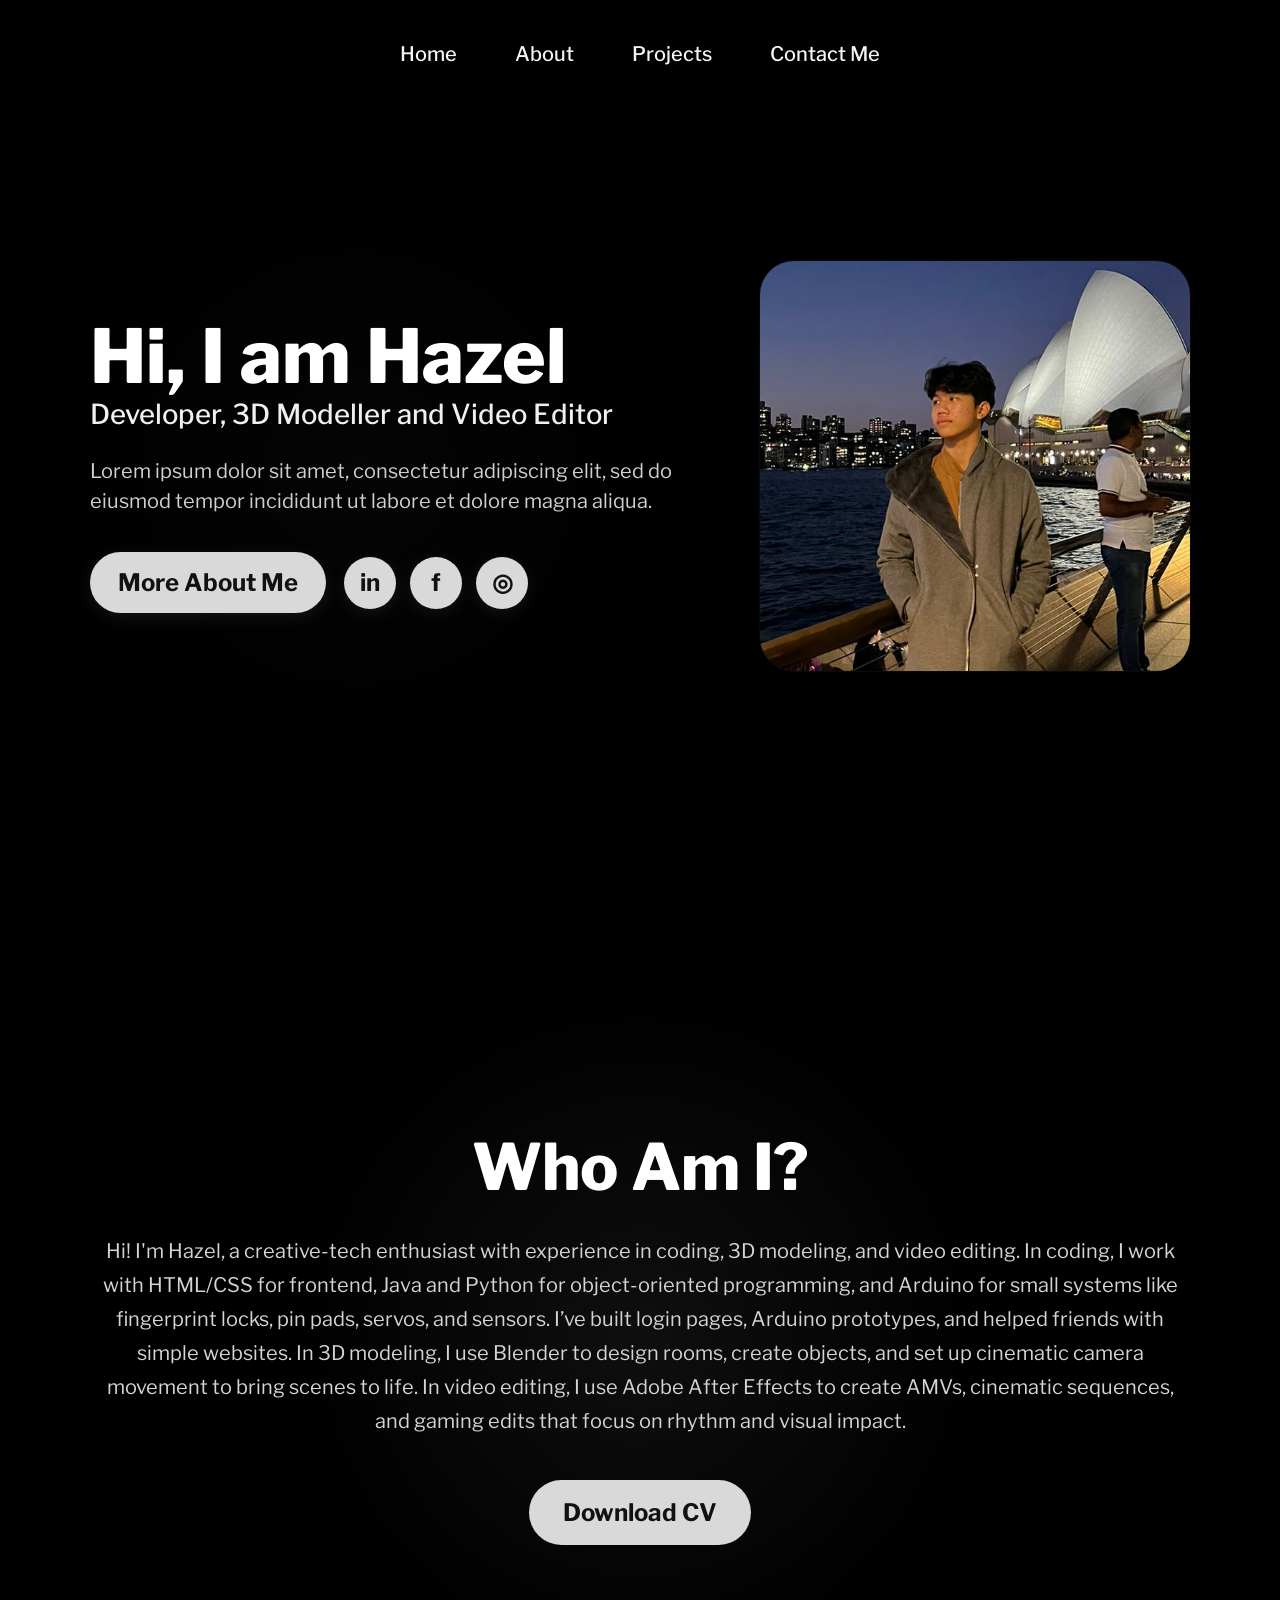
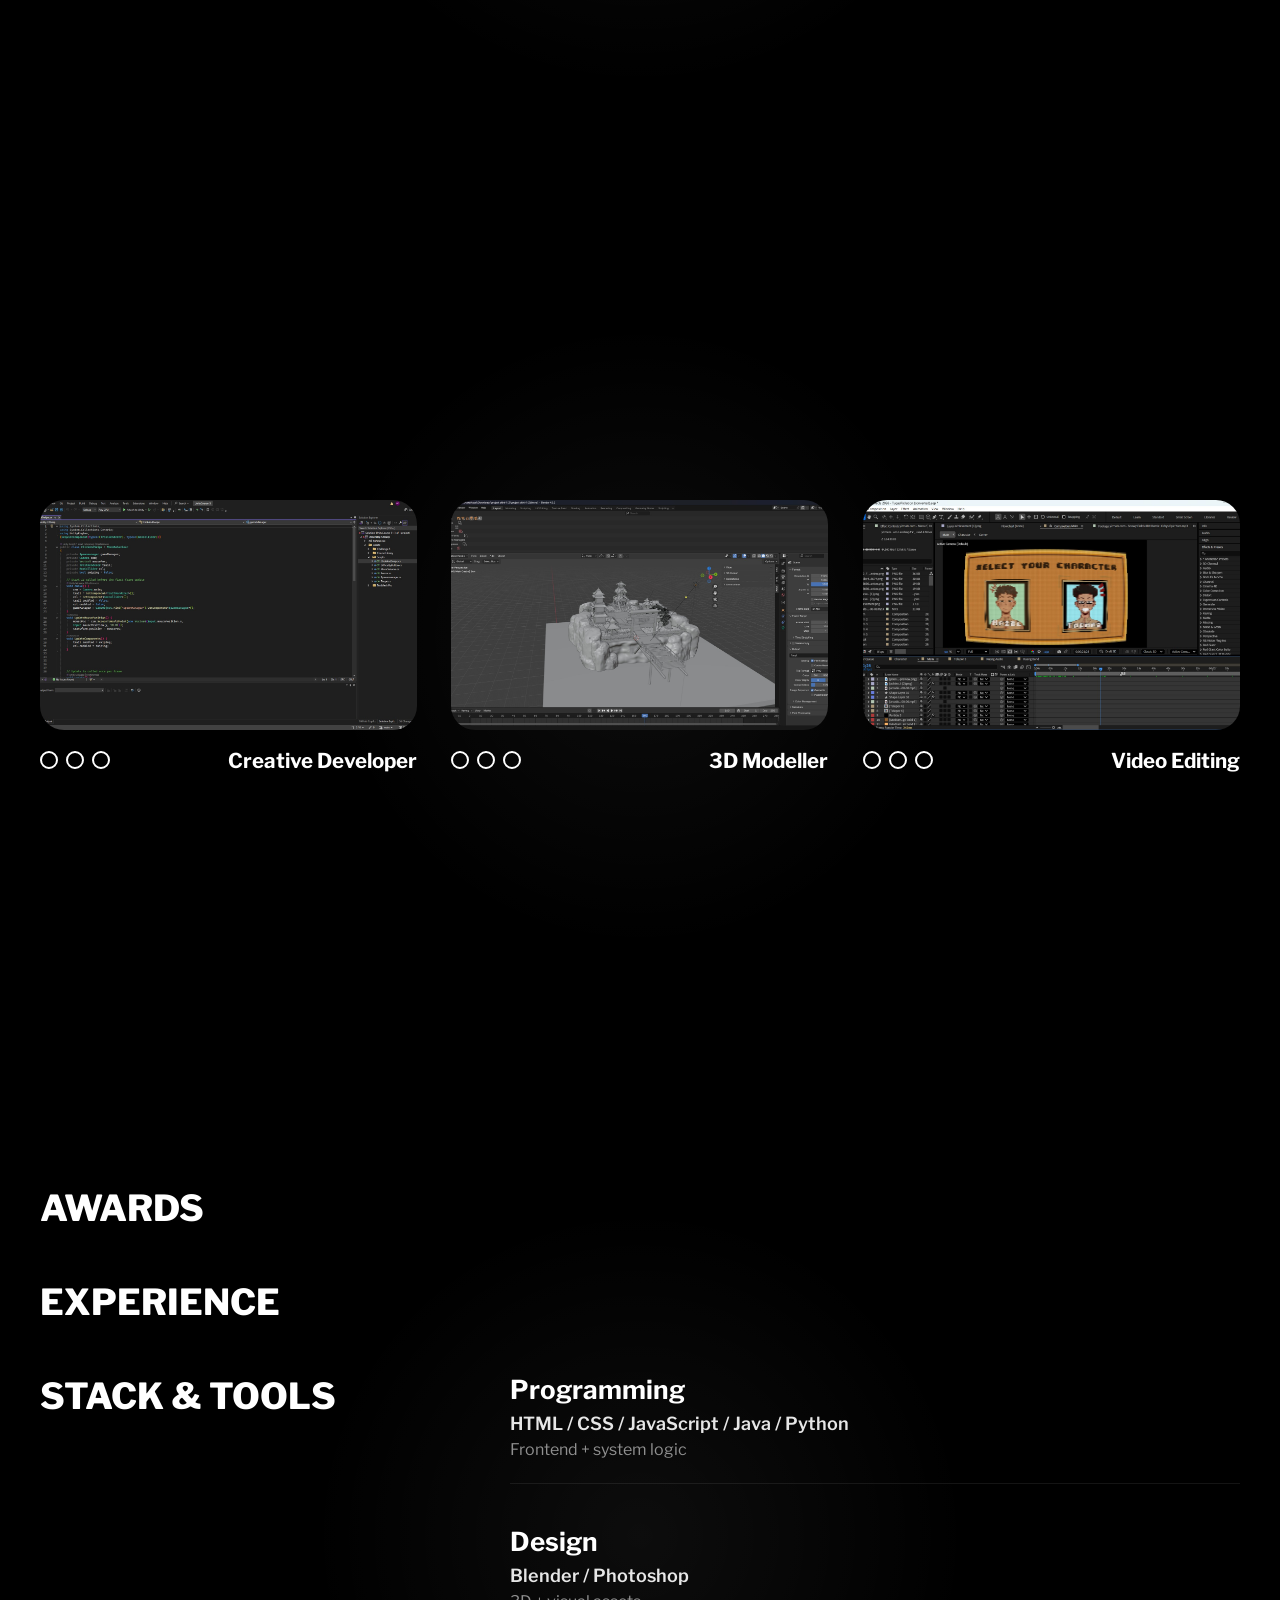
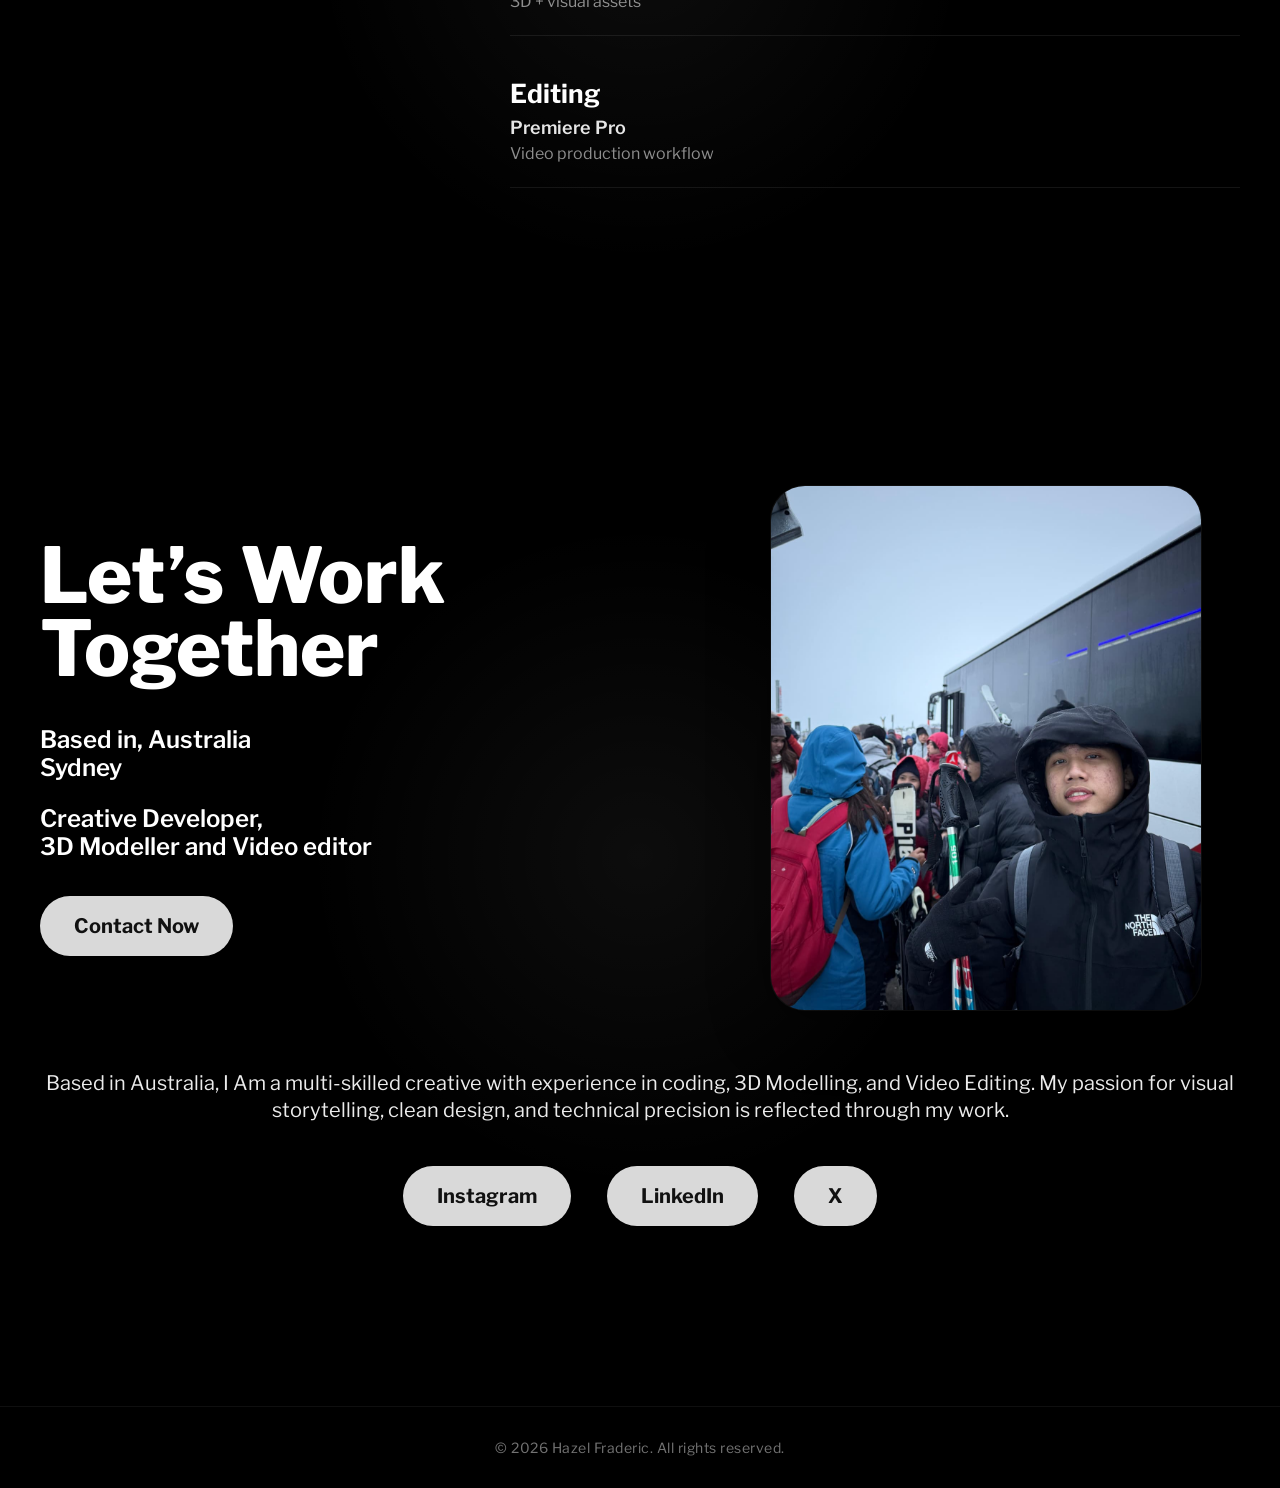
==== index.html @ b15feb6a "update porto" ====
<!DOCTYPE html>
<html lang="en">

<head>
    <meta charset="UTF-8" />
    <meta name="viewport" content="width=device-width, initial-scale=1.0" />

    <link rel="preconnect" href="https://fonts.googleapis.com">
    <link rel="preconnect" href="https://fonts.gstatic.com" crossorigin>
    <link href="https://fonts.googleapis.com/css2?family=Libre+Franklin:ital,wght@0,100..900;1,100..900&display=swap"
        rel="stylesheet">

    <title>Hazel Portfolio</title>
    <link rel="stylesheet" href="style.css" />
</head>

<body>
    <video autoplay muted loop playsinline class="bg-video">
        <source src="Sources/Vid3.mp4" type="video/mp4">
    </video>

    <div class="intro-screen" id="intro">
        <div class="intro-icons">
            <img src="Sources/aftereffect.png" alt="After Effects" class="intro-logo">
            <img src="Sources/vscode.png" alt="VS Code" class="intro-logo">
            <img src="Sources/blender.png" alt="Blender" class="intro-logo">
            <img src="Sources/Unity.png" alt="Unity" class="intro-logo">
        </div>
    </div>

    <div class="page-content">
        <div class="page-glow"></div>

        <button class="floating-menu-btn" id="floatingMenuBtn" aria-label="Open menu">
            <span></span>
            <span></span>
        </button>

        <div class="menu-overlay" id="menuOverlay">
            <div class="menu-top">
                <button class="menu-close" id="menuClose" aria-label="Close menu">✕</button>
                <a href="#contact" class="menu-contact-btn">CONTACT NOW</a>
            </div>

            <div class="menu-center">
                <a href="#home" class="menu-link">HOME</a>
                <a href="#about" class="menu-link">ABOUT</a>
                <a href="#projects" class="menu-link">PROJECTS</a>
                <a href="#contact" class="menu-link">CONTACT</a>
            </div>

            <div class="menu-bottom">
                <div class="menu-socials">
                    <a href="#">INSTAGRAM ↗</a>
                    <a href="#">DRIBBBLE ↗</a>
                    <a href="#">TWITTER ↗</a>
                </div>
            </div>
        </div>

        <header class="navbar home-animate nav-anim" id="mainNavbar">
            <nav>
                <ul class="nav-links">
                    <li><a href="#home">Home</a></li>
                    <li><a href="#about">About</a></li>
                    <li><a href="#projects">Projects</a></li>
                    <li><a href="#contact">Contact Me</a></li>
                </ul>
            </nav>
        </header>

        <main class="hero" id="home">
            <section class="hero-text home-animate text-anim reveal-left delay-2">
                <h1>
                    <span class="hero-prefix">Hi, I am </span>
                    <span class="hero-name">Hazel</span>
                </h1>

                <h2>Developer, 3D Modeller and Video Editor</h2>

                <p>
                    Lorem ipsum dolor sit amet, consectetur adipiscing elit,
                    sed do eiusmod tempor incididunt ut labore et dolore
                    magna aliqua.
                </p>

                <div class="hero-actions home-animate actions-anim reveal delay-3">
                    <a href="#about" class="btn">More About Me</a>

                    <div class="socials">
                        <a href="https://www.linkedin.com/in/benedictus-fraderic-a79218322/?lipi=urn%3Ali%3Apage%3Ad_flagship3_profile_view_base_contact_details%3BY%2BCHftOJTz6oZnzvVooa%2Fg%3D%3D"
                            aria-label="LinkedIn">in</a>
                        <a href="#" aria-label="Facebook">f</a>
                        <a href="#" aria-label="Instagram">◎</a>
                    </div>
                </div>
            </section>

            <section class="hero-image home-animate image-anim reveal-right delay-4">
                <div class="image-card">
                    <img src="Sources/Opera.jpeg" alt="Hazel portrait" />
                </div>
            </section>
        </main>

        <!-- page 2 -->
        <section class="about-section reveal" id="about">
            <div class="about-content reveal delay-1">
                <h2 class="reveal delay-2">Who Am I?</h2>

                <p class="reveal delay-3">
                    Hi! I'm Hazel, a creative-tech enthusiast with experience in coding, 3D modeling, and video editing.
                    In coding, I work with HTML/CSS for frontend, Java and Python for object-oriented programming,
                    and Arduino for small systems like fingerprint locks, pin pads, servos, and sensors.
                    I’ve built login pages, Arduino prototypes, and helped friends with simple websites.
                    In 3D modeling, I use Blender to design rooms, create objects, and set up cinematic camera movement
                    to bring scenes to life. In video editing, I use Adobe After Effects to create AMVs,
                    cinematic sequences, and gaming edits that focus on rhythm and visual impact.
                </p>

                <a href="Sources/Hazel_CV.pdf" class="about-btn reveal delay-4" download>Download CV</a>
            </div>
        </section>

        <!-- page 3 -->
        <section class="projects-section reveal" id="projects">
            <div class="projects-inner">
                <div class="project-card reveal-left delay-1">
                    <a href="coder.html" class="project-image-link">
                        <div class="project-image">
                            <img src="Sources/CodingCover.jpeg" alt="Creative Developer Project">
                        </div>
                    </a>

                    <div class="project-meta">
                        <div class="project-dots dots-1">
                            <span></span>
                            <span></span>
                            <span></span>
                        </div>

                        <div class="project-info">
                            <h3>Creative Developer</h3>
                        </div>
                    </div>
                </div>

                <div class="project-card reveal delay-2">
                    <a href="3d.html" class="project-image-link">
                        <div class="project-image">
                            <img src="Sources/3dCover.jpeg" alt="3D Modeller Project">
                        </div>
                    </a>

                    <div class="project-meta">
                        <div class="project-dots dots-2">
                            <span></span>
                            <span></span>
                            <span></span>
                        </div>

                        <div class="project-info">
                            <h3>3D Modeller</h3>
                        </div>
                    </div>
                </div>

                <div class="project-card reveal-right delay-3">
                    <a href="editor.html" class="project-image-link">
                        <div class="project-image">
                            <img src="Sources/videoCover.jpeg" alt="Video Editing Project">
                        </div>
                    </a>

                    <div class="project-meta">
                        <div class="project-dots dots-3">
                            <span></span>
                            <span></span>
                            <span></span>
                        </div>

                        <div class="project-info">
                            <h3>Video Editing</h3>
                        </div>
                    </div>
                </div>
            </div>
        </section>

        <!-- page 4 -->
        <section class="more-about-section reveal" id="more-about">
            <div class="about-grid">
                <div class="about-label reveal-left delay-1">
                    <h2>AWARDS</h2>
                </div>

                <div class="about-list reveal-right delay-2">
                    <!-- <div class="about-item">
                        <h3>Creative Achievement</h3>
                        <p>2025</p>
                        <span>Recognized for digital creative exploration</span>
                    </div>

                    <div class="about-item">
                        <h3>Design Recognition</h3>
                        <p>2024</p>
                        <span>Selected project showcase</span>
                    </div>

                    <div class="about-item">
                        <h3>Personal Project Highlight</h3>
                        <p>2023</p>
                        <span>Independent development work</span>
                    </div> -->
                </div>

                <div class="about-label reveal-left delay-1">
                    <h2>EXPERIENCE</h2>
                </div>

                <div class="about-list reveal-right delay-2">
                    <!-- <div class="about-item">
                        <h3>Creative Developer</h3>
                        <p>Frontend / Java / Arduino</p>
                        <span>Website and interactive systems</span>
                    </div>

                    <div class="about-item">
                        <h3>3D Modeller</h3>
                        <p>Blender</p>
                        <span>Environment and object design</span>
                    </div>

                    <div class="about-item">
                        <h3>Video Editor</h3>
                        <p>Premiere Pro</p>
                        <span>AMV, cinematic, visual edits</span>
                    </div> -->
                </div>

                <div class="about-label reveal-left delay-1">
                    <h2>STACK & TOOLS</h2>
                </div>

                <div class="about-list reveal-right delay-2">
                    <div class="about-item">
                        <h3>Programming</h3>
                        <p>HTML / CSS / JavaScript / Java / Python</p>
                        <span>Frontend + system logic</span>
                    </div>

                    <div class="about-item">
                        <h3>Design</h3>
                        <p>Blender / Photoshop</p>
                        <span>3D + visual assets</span>
                    </div>

                    <div class="about-item">
                        <h3>Editing</h3>
                        <p>Premiere Pro</p>
                        <span>Video production workflow</span>
                    </div>
                </div>
            </div>
        </section>

        <!-- page 5 -->
        <section class="contact-section reveal" id="contact">
            <div class="contact-inner">
                <div class="contact-left reveal-left delay-1">
                    <h2>Let’s Work<br>Together</h2>

                    <div class="contact-meta">
                        <p>Based in, Australia<br>Sydney</p>

                        <p>
                            Creative Developer,<br>
                            3D Modeller and Video editor
                        </p>
                    </div>

                    <a href="#" class="contact-main-btn">Contact Now</a>
                </div>

                <div class="contact-right reveal-right delay-2">
                    <div class="contact-image-card">
                        <img src="Sources/Salju.jpeg" alt="Hazel portrait">
                    </div>
                </div>
            </div>

            <div class="contact-bottom reveal delay-3">
                <p>
                    Based in Australia, I Am a multi-skilled creative with experience in coding, 3D Modelling,
                    and Video Editing. My passion for visual storytelling, clean design, and technical precision
                    is reflected through my work.
                </p>

                <div class="contact-social-buttons">
                    <a href="#">Instagram</a>
                    <a href="#">LinkedIn</a>
                    <a href="#">X</a>
                </div>
            </div>
        </section>
    </div>

    <script src="script.js"></script>
</body>
<footer class="site-footer">
    <p>© 2026 Hazel Fraderic. All rights reserved.</p>
</footer>

</html>
---- style.css ----
* {
    margin: 0;
    padding: 0;
    box-sizing: border-box;
}

html {
    scroll-behavior: smooth;
}

.bg-video {
    position: fixed;
    inset: 0;
    width: 100%;
    height: 100%;
    object-fit: cover;
    z-index: -2;
}

body::before {
    content: "";
    position: fixed;
    inset: 0;
    background: rgba(0, 0, 0, 0.45);
    z-index: -1;
}

body {
    min-height: 100vh;
    font-family: "Libre Franklin", sans-serif;
    background: black;
    color: #fff;
    overflow-x: hidden;
}

.page-glow {
    position: fixed;
    inset: 0;
    pointer-events: none;
    background:
        radial-gradient(circle at 70% 48%, rgba(72, 92, 170, 0.12), transparent 18%),
        radial-gradient(circle at 28% 52%, rgba(255, 255, 255, 0.02), transparent 30%);
    z-index: 0;
}

.navbar {
    width: 100%;
    display: flex;
    justify-content: center;
    padding-top: 32px;
    position: relative;
    z-index: 2;
    transition: opacity 0.28s ease, transform 0.28s ease;
}

.navbar.nav-hidden {
    opacity: 0;
    pointer-events: none;
    transform: translateY(-20px);
}

.nav-links {
    list-style: none;
    display: flex;
    gap: 22px;
    align-items: center;
    flex-wrap: wrap;
    justify-content: center;
}

.nav-links a {
    position: relative;
    display: inline-flex;
    align-items: center;
    justify-content: center;
    text-decoration: none;
    color: #f5f5f5;
    font-size: 20px;
    font-weight: 500;
    padding: 10px 18px;
    border-radius: 999px;
    overflow: hidden;
    transition:
        transform 0.28s ease,
        color 0.28s ease;
    z-index: 1;
}

.nav-links a::before {
    content: "";
    position: absolute;
    left: 0;
    bottom: 0;
    width: 100%;
    height: 0%;
    background-color: #d9d9d9;
    border-radius: 999px;
    transition: height 0.35s ease;
    z-index: -1;
}

.nav-links a:hover {
    color: #111;
    transform: scale(1.08);
}

.nav-links a:hover::before {
    height: 100%;
}

.hero {
    min-height: calc(100vh - 90px);
    max-width: 1520px;
    margin: 0 auto;
    padding: 40px 90px 70px;
    display: flex;
    align-items: center;
    justify-content: space-between;
    gap: 80px;
    position: relative;
    z-index: 2;
}

.hero-text {
    flex: 1 1 58%;
    min-width: 0;
    max-width: 860px;
}

.hero-text h1 {
    font-size: clamp(56px, 5.8vw, 92px);
    font-weight: 800;
    line-height: 1.02;
    margin-bottom: 4px;
}

.hero-text h2 {
    font-size: clamp(24px, 2.15vw, 48px);
    font-weight: 500;
    line-height: 1.15;
    margin-bottom: 26px;
    color: #f0f0f0;
    max-width: 100%;
}

.hero-text p {
    font-size: clamp(20px, 1.45vw, 30px);
    line-height: 1.5;
    max-width: 780px;
    color: #d0d0d0;
    margin-bottom: 36px;
}

.hero-actions {
    display: flex;
    align-items: center;
    gap: 18px;
    flex-wrap: wrap;
}

.btn {
    display: inline-flex;
    align-items: center;
    justify-content: center;
    padding: 16px 28px;
    border-radius: 999px;
    background: #d9d9d9;
    color: #111;
    text-decoration: none;
    font-size: 24px;
    font-weight: 700;
    box-shadow: 0 4px 18px rgba(255, 255, 255, 0.08);
}

.socials {
    display: flex;
    gap: 14px;
}

.socials a {
    width: 52px;
    height: 52px;
    border-radius: 50%;
    display: flex;
    align-items: center;
    justify-content: center;
    background: #d9d9d9;
    color: #111;
    text-decoration: none;
    font-size: 24px;
    font-weight: 700;
    box-shadow: 0 4px 18px rgba(255, 255, 255, 0.08);
}

.hero-image {
    flex: 0 0 430px;
    display: flex;
    justify-content: flex-end;
}

.image-card {
    width: 100%;
    max-width: 430px;
    aspect-ratio: 1.05 / 1;
    border-radius: 34px;
    overflow: hidden;
    background: #111;
    box-shadow:
        0 0 0 1px rgba(255, 255, 255, 0.04),
        0 20px 60px rgba(0, 0, 0, 0.45);
}

.image-card img {
    width: 100%;
    height: 100%;
    object-fit: cover;
    object-position: center 60%;
    transform: scale(2);
    display: block;
}

/* INTRO */
.intro-screen {
    position: fixed;
    inset: 0;
    background: #000;
    display: flex;
    align-items: center;
    justify-content: center;
    z-index: 9999;
    animation: introFadeOut 0.8s ease 2.4s forwards;
}

.intro-icons {
    display: flex;
    align-items: center;
    justify-content: center;
    gap: 28px;
    flex-wrap: wrap;
    padding: 24px;
}

.intro-logo {
    width: 78px;
    height: 78px;
    object-fit: contain;
    opacity: 0;
    transform: translateY(18px) scale(0.9);
    animation: iconIn 0.55s ease forwards;
}

.intro-logo:nth-child(1) {
    animation-delay: 0.2s;
}

.intro-logo:nth-child(2) {
    animation-delay: 0.45s;
}

.intro-logo:nth-child(3) {
    animation-delay: 0.7s;
}

.intro-logo:nth-child(4) {
    animation-delay: 0.95s;
}

.page-content {
    opacity: 1;
}

.hero-prefix {
    opacity: 0;
    animation: showPrefix 0.45s ease 2.7s forwards;
}

.hero-name {
    opacity: 0;
    animation: showHazel 0.45s ease 3.05s forwards;
}

/* floating menu button */
.floating-menu-btn {
    position: fixed;
    top: 28px;
    right: 32px;
    width: 64px;
    height: 64px;
    border: none;
    border-radius: 18px;
    background: rgba(15, 15, 15, 0.92);
    display: flex;
    flex-direction: column;
    align-items: center;
    justify-content: center;
    gap: 7px;
    cursor: pointer;
    z-index: 10001;
    opacity: 0;
    pointer-events: none;
    transform: translateY(-12px) scale(0.92);
    transition:
        opacity 0.28s ease,
        transform 0.28s ease,
        background-color 0.28s ease;
}

.floating-menu-btn span {
    width: 22px;
    height: 2px;
    background: #fff;
    border-radius: 999px;
    display: block;
}

.floating-menu-btn.show {
    opacity: 1;
    pointer-events: auto;
    transform: translateY(0) scale(1);
}

.floating-menu-btn:hover {
    transform: translateY(0) scale(1.06);
    background: rgba(32, 32, 32, 0.95);
}

.floating-menu-btn.show.hide {
    opacity: 0 !important;
    pointer-events: none !important;
    transform: translateY(-12px) scale(0.92) !important;
}

/* fullscreen menu overlay */
.menu-overlay {
    position: fixed;
    inset: 0;
    background: rgba(0, 0, 0, 0.96);
    z-index: 10000;
    opacity: 0;
    visibility: hidden;
    pointer-events: none;
    transition: opacity 0.35s ease, visibility 0.35s ease;
    display: flex;
    flex-direction: column;
    justify-content: space-between;
    padding: 26px 22px 22px;
}

.menu-overlay.open {
    opacity: 1;
    visibility: visible;
    pointer-events: auto;
}

.menu-top {
    position: relative;
    display: flex;
    justify-content: flex-end;
    align-items: center;
    min-height: 60px;
}

.menu-bottom {
  display: flex;
  justify-content: center;
  align-items: center;
}

.menu-copy,
.menu-socials a,
.menu-contact-btn {
    font-size: 14px;
    font-weight: 700;
    color: #fff;
    text-decoration: none;
}

.menu-contact-btn {
    display: inline-flex;
    align-items: center;
    justify-content: center;
    padding: 14px 28px;
    border-radius: 999px;
    border: 2px solid #fff;
}

.menu-close {
    position: absolute;
    left: 50%;
    top: 50%;
    width: 54px;
    height: 54px;
    border: none;
    border-radius: 50%;
    background: rgba(255, 255, 255, 0.06);
    color: #fff;
    font-size: 28px;
    cursor: pointer;
    transform: translate(-50%, -50%);
    transition:
        background-color 0.28s ease,
        transform 0.28s ease,
        color 0.28s ease;
}

.menu-close:hover {
    background: rgba(255, 0, 0, 0.18);
    color: #ff4d4d;
    transform: translate(-50%, -50%) scale(1.12);
}

.menu-center {
    flex: 1;
    display: flex;
    flex-direction: column;
    align-items: center;
    justify-content: center;
    gap: 0;
}

.menu-link {
    text-decoration: none;
    color: #f5f5f5;
    font-weight: 800;
    font-size: clamp(52px, 8vw, 118px);
    line-height: 0.92;
    letter-spacing: -0.03em;
    transition: color 0.25s ease, transform 0.25s ease;
}

.menu-link:hover {
    color: #8e8e8e;
    transform: scale(1.02);
}

.menu-link.active {
    color: #7c7c7c;
}

.menu-socials {
  display: flex;
  gap: 34px;
  justify-content: center;
  align-items: center;
}

body.menu-open {
    overflow: hidden;
}

.about-section {
    min-height: 100vh;
    display: flex;
    align-items: center;
    justify-content: center;
    padding: 100px 40px;
    position: relative;
    z-index: 2;
}

.about-section::before {
    content: "";
    position: absolute;
    inset: 0;
    background: radial-gradient(circle at center, rgba(255, 255, 255, 0.06), transparent 45%);
    z-index: -1;
}

.about-content {
    max-width: 1100px;
    text-align: center;
}

.about-content h2 {
    font-size: clamp(56px, 5vw, 92px);
    font-weight: 800;
    margin-bottom: 28px;
}

.about-content p {
    font-size: clamp(20px, 1.5vw, 30px);
    line-height: 1.7;
    color: #d4d4d4;
    margin-bottom: 42px;
}

.about-btn {
    display: inline-flex;
    align-items: center;
    justify-content: center;
    padding: 18px 34px;
    border-radius: 999px;
    background: #d9d9d9;
    color: #111;
    text-decoration: none;
    font-size: 24px;
    font-weight: 700;
}

/* KEYFRAMES */
@keyframes iconIn {
    from {
        opacity: 0;
        transform: translateY(18px) scale(0.9);
    }

    to {
        opacity: 1;
        transform: translateY(0) scale(1);
    }
}

@keyframes introFadeOut {
    to {
        opacity: 0;
        visibility: hidden;
        pointer-events: none;
    }
}

@keyframes navEnter {
    from {
        opacity: 0;
        transform: translateY(-16px);
    }

    to {
        opacity: 1;
        transform: translateY(0);
    }
}

@keyframes textEnter {
    from {
        opacity: 0;
        transform: translateX(-42px);
    }

    to {
        opacity: 1;
        transform: translateX(0);
    }
}

@keyframes actionsEnter {
    from {
        opacity: 0;
        transform: translateY(18px);
    }

    to {
        opacity: 1;
        transform: translateY(0);
    }
}

@keyframes imageEnter {
    from {
        opacity: 0;
        transform: translateX(52px) scale(0.96);
    }

    to {
        opacity: 1;
        transform: translateX(0) scale(1);
    }
}

@keyframes showPrefix {
    from {
        opacity: 0;
        transform: translateX(-8px);
    }

    to {
        opacity: 1;
        transform: translateX(0);
    }
}

@keyframes showHazel {
    from {
        opacity: 0;
        transform: translateX(10px);
    }

    to {
        opacity: 1;
        transform: translateX(0);
    }
}

/* desktop gede */
@media (min-width: 1280px) {
    .hero-text h2 {
        white-space: nowrap;
    }
}

/* laptop / tablet */
@media (max-width: 1100px) {
    .hero {
        max-width: 1000px;
        padding: 50px 40px 70px;
        gap: 50px;
        flex-direction: column;
        text-align: center;
    }

    .hero-text {
        max-width: 900px;
    }

    .hero-text h1 {
        font-size: clamp(48px, 7vw, 72px);
    }

    .hero-text h2 {
        font-size: clamp(24px, 3.2vw, 36px);
        white-space: normal;
    }

    .hero-text p {
        margin-left: auto;
        margin-right: auto;
        font-size: clamp(18px, 2.2vw, 24px);
    }

    .hero-actions {
        justify-content: center;
    }

    .hero-image {
        flex: none;
        justify-content: center;
        width: 100%;
    }

    .image-card {
        width: min(100%, 480px);
        aspect-ratio: 1.05 / 1;
    }
}

/* mobile */
@media (max-width: 768px) {
    .floating-menu-btn {
        top: 18px;
        right: 18px;
        width: 56px;
        height: 56px;
    }

    .menu-overlay {
        padding: 18px 16px;
    }

    .menu-top {
        min-height: 56px;
    }

    .menu-contact-btn {
        padding: 12px 20px;
        font-size: 12px;
    }

    .menu-close {
        width: 48px;
        height: 48px;
        font-size: 24px;
    }

    .menu-bottom {
        flex-direction: column;
        align-items: flex-start;
    }

    .menu-center {
        align-items: flex-start;
    }

    .menu-link {
        font-size: clamp(40px, 13vw, 72px);
        line-height: 0.95;
    }

    .menu-socials {
        gap: 16px;
        justify-content: flex-start;
    }
}

@media (max-width: 640px) {
    .navbar {
        padding-top: 24px;
    }

    .nav-links {
        gap: 12px;
        padding: 0 16px;
    }

    .nav-links a {
        font-size: 16px;
    }

    .hero {
        min-height: auto;
        padding: 36px 20px 50px;
        gap: 34px;
    }

    .hero-text h1 {
        font-size: 42px;
        line-height: 1.08;
    }

    .hero-text h2 {
        font-size: 24px;
        line-height: 1.25;
    }

    .hero-text p {
        font-size: 18px;
        line-height: 1.6;
    }

    .btn {
        font-size: 18px;
        padding: 14px 22px;
    }

    .socials a {
        width: 44px;
        height: 44px;
        font-size: 20px;
    }

    .image-card {
        width: min(100%, 320px);
        aspect-ratio: 1 / 1.1;
        border-radius: 28px;
    }

    .image-card img {
        object-position: center 25%;
        transform: scale(1.1);
    }

    .intro-icons {
        gap: 18px;
        padding: 20px;
    }

    .intro-logo {
        width: 58px;
        height: 58px;
    }

    .about-section {
        padding: 70px 20px;
    }
}

/* page 3 */
.projects-section {
    min-height: 100vh;
    padding: 100px 40px;
    position: relative;
    z-index: 2;
    display: flex;
    align-items: center;
    justify-content: center;
}

.projects-section::before {
    content: "";
    position: absolute;
    inset: 0;
    background:
        radial-gradient(circle at center, rgba(255, 255, 255, 0.05), transparent 40%);
    z-index: -1;
}

.projects-inner {
    width: 100%;
    max-width: 1500px;
    display: grid;
    grid-template-columns: repeat(3, 1fr);
    gap: 34px;
    align-items: start;
}

.project-card {
    transition:
        transform 0.35s ease,
        filter 0.35s ease,
        box-shadow 0.35s ease;
}

.project-card:hover {
    transform: translateY(-10px);
    filter: brightness(1.05);
}

.project-image {
    width: 100%;
    aspect-ratio: 1.15 / 0.7;
    border-radius: 24px;
    background: #cfcfcf;
    color: #000;
    font-size: clamp(34px, 3vw, 60px);
    font-weight: 800;
    display: flex;
    align-items: center;
    justify-content: center;
    overflow: hidden;
    transition:
        transform 0.4s ease,
        box-shadow 0.4s ease;
}

.project-image-link {
  display: block;
  text-decoration: none;
  cursor: pointer;
}

.project-image-link {
    display: block;
    cursor: pointer;
    text-decoration: none;
}

.project-image-link .project-image {
    transition: transform 0.45s ease, box-shadow 0.45s ease;
}

.project-image-link:hover .project-image {
    transform: scale(1.04);
    box-shadow:
        0 20px 50px rgba(255,255,255,0.08),
        0 0 40px rgba(100,140,255,0.16);
}

.project-image img {
    width: 100%;
    height: 100%;
    object-fit: cover;
    display: block;
}

.project-meta {
    margin-top: 18px;
    display: flex;
    align-items: center;
    justify-content: space-between;
    gap: 18px;
}

.project-dots {
    display: flex;
    align-items: center;
    gap: 8px;
    flex-shrink: 0;
}

.project-dots span {
  width: 18px;
  height: 18px;
  border-radius: 50%;
  border: 2px solid #fff;
  background: transparent;
  display: block;
  transition: background 0.35s ease;
}

/* card 1 fill 1 */
.project-card:hover .dots-1 span:nth-child(1) {
  background: #fff;
}

/* card 2 fill 2 */
.project-card:hover .dots-2 span:nth-child(1),
.project-card:hover .dots-2 span:nth-child(2) {
  background: #fff;
}

/* card 3 fill 3 */
.project-card:hover .dots-3 span:nth-child(1),
.project-card:hover .dots-3 span:nth-child(2),
.project-card:hover .dots-3 span:nth-child(3) {
  background: #fff;
}

.project-dots span:nth-child(1) {
  transition-delay: 0.05s;
}

.project-dots span:nth-child(2) {
  transition-delay: 0.12s;
}

.project-dots span:nth-child(3) {
  transition-delay: 0.18s;
}

.project-dots span.active {
    background: #fff;
}

.project-info {
    display: flex;
    align-items: center;
    gap: 12px;
    margin-left: auto;
}

.project-info h3 {
    font-size: clamp(20px, 1.6vw, 28px);
    font-weight: 700;
    color: #fff;
    white-space: nowrap;
    transition: transform 0.3s ease;
}

.project-card:hover .project-info h3 {
    transform: translateX(6px);
}

.project-card:hover .project-arrow {
    transform: scale(1.15);
    box-shadow: 0 0 18px rgba(255, 255, 255, 0.25);
}

@media (max-width: 1100px) {
    .projects-inner {
        grid-template-columns: 1fr;
        max-width: 720px;
    }

    .project-info h3 {
        white-space: normal;
    }
}

@media (max-width: 640px) {
    .projects-section {
        padding: 70px 20px;
    }

    .project-image {
        border-radius: 24px;
    }

    .project-dots span {
        width: 14px;
        height: 14px;
    }

    .project-arrow {
        width: 34px;
        height: 34px;
        font-size: 28px;
    }
}

/* scroll bar */
::-webkit-scrollbar {
  width: 7px;
}

::-webkit-scrollbar-track {
  background: transparent;
}

::-webkit-scrollbar-thumb {
  background: rgba(255,255,255,0.16);
  border-radius: 999px;
}

::-webkit-scrollbar-thumb:hover {
  background: rgba(255,255,255,0.28);
}

/* page 4 */
.more-about-section,
.contact-section {
  min-height: 100vh;
  padding: 100px 40px;
  position: relative;
  z-index: 2;
}

.more-about-section::before,
.contact-section::before {
  content: "";
  position: absolute;
  inset: 0;
  background:
    radial-gradient(circle at center, rgba(255,255,255,0.05), transparent 42%);
  z-index: -1;
}

.more-about-inner,
.contact-inner {
  max-width: 1500px;
  margin: 0 auto;
  display: grid;
  grid-template-columns: 1.1fr 0.9fr;
  gap: 70px;
  align-items: center;
}

.more-about-text h2,
.contact-left h2 {
  font-size: clamp(58px, 6vw, 110px);
  font-weight: 800;
  line-height: 0.95;
  margin-bottom: 16px;
}

.more-about-text h2 span {
  color: rgba(255,255,255,0.78);
}

.more-about-line {
  width: 340px;
  max-width: 100%;
  height: 4px;
  background: #fff;
  border-radius: 999px;
  margin: 24px 0 34px;
}

.more-about-text h3 {
  font-size: clamp(28px, 2.4vw, 54px);
  font-weight: 700;
  line-height: 1.1;
  margin-bottom: 28px;
  max-width: 980px;
}

.more-about-text p {
  font-size: clamp(18px, 1.35vw, 29px);
  line-height: 1.45;
  color: rgba(255,255,255,0.7);
  max-width: 930px;
  margin-bottom: 36px;
}

.more-about-btn,
.contact-main-btn,
.contact-social-buttons a {
  display: inline-flex;
  align-items: center;
  justify-content: center;
  padding: 18px 34px;
  border-radius: 999px;
  background: #d9d9d9;
  color: #111;
  text-decoration: none;
  font-size: clamp(20px, 1.4vw, 30px);
  font-weight: 700;
  transition: transform 0.28s ease, box-shadow 0.28s ease;
}

.more-about-btn:hover,
.contact-main-btn:hover,
.contact-social-buttons a:hover {
  transform: scale(1.05);
  box-shadow: 0 0 24px rgba(255,255,255,0.12);
}

.more-about-image,
.contact-right {
  display: flex;
  justify-content: center;
}

.more-about-image-card,
.contact-image-card {
  width: min(100%, 430px);
  aspect-ratio: 0.82 / 1;
  border-radius: 34px;
  overflow: hidden;
  background: #111;
  box-shadow:
    0 0 0 1px rgba(255,255,255,0.05),
    0 20px 60px rgba(0,0,0,0.45);
}

.more-about-image-card img,
.contact-image-card img {
  width: 100%;
  height: 100%;
  object-fit: cover;
  display: block;
}

.more-about-section {
  min-height: 100vh;
  padding: 100px 40px;
  position: relative;
  z-index: 2;
}

.about-grid {
  max-width: 1500px;
  margin: 0 auto;
  display: grid;
  grid-template-columns: 380px 1fr;
  gap: 50px 90px;
}

.about-label h2 {
  font-size: clamp(34px, 2.8vw, 58px);
  font-weight: 800;
  color: #fff;
}

.about-list {
  display: flex;
  flex-direction: column;
  gap: 42px;
}

.about-item {
  border-bottom: 1px solid rgba(255,255,255,0.08);
  padding-bottom: 24px;
}

.about-item h3 {
  font-size: clamp(26px, 2vw, 42px);
  font-weight: 700;
  margin-bottom: 8px;
}

.about-item p {
  font-size: clamp(18px, 1.2vw, 24px);
  font-weight: 600;
  color: rgba(255,255,255,0.9);
  margin-bottom: 6px;
}

.about-item span {
  font-size: clamp(16px, 1vw, 20px);
  color: rgba(255,255,255,0.55);
}

@media (max-width: 1100px) {
  .about-grid {
    grid-template-columns: 1fr;
    gap: 28px;
  }

  .about-label h2 {
    margin-top: 20px;
  }
}

@media (max-width: 640px) {
  .more-about-section {
    padding: 70px 20px;
  }
}

/* page 5 */
.contact-left h2 {
  margin-bottom: 40px;
}

.contact-meta {
  display: flex;
  flex-direction: column;
  gap: 24px;
  margin-bottom: 36px;
}

.contact-meta p {
  font-size: clamp(24px, 1.7vw, 34px);
  line-height: 1.15;
  font-weight: 600;
}

.contact-bottom {
  max-width: 1500px;
  margin: 60px auto 0;
  display: flex;
  flex-direction: column;
  align-items: center;
  gap: 42px;
}

.contact-bottom p {
  max-width: 1450px;
  text-align: center;
  font-size: clamp(20px, 1.5vw, 32px);
  line-height: 1.35;
  color: rgba(255,255,255,0.92);
}

.contact-social-buttons {
  display: flex;
  gap: 36px;
  flex-wrap: wrap;
  justify-content: center;
}

/* responsive */
@media (max-width: 1100px) {
  .more-about-inner,
  .contact-inner {
    grid-template-columns: 1fr;
    text-align: center;
  }

  .more-about-line {
    margin-left: auto;
    margin-right: auto;
  }

  .more-about-text h3,
  .more-about-text p {
    margin-left: auto;
    margin-right: auto;
  }

  .contact-meta {
    align-items: center;
  }
}

@media (max-width: 640px) {
  .more-about-section,
  .contact-section {
    padding: 70px 20px;
  }

  .more-about-line {
    height: 3px;
  }

  .contact-social-buttons {
    gap: 18px;
  }

  .more-about-btn,
  .contact-main-btn,
  .contact-social-buttons a {
    padding: 14px 24px;
  }
}

/* =========================
   SCROLL REVEAL SYSTEM
========================= */

.reveal,
.reveal-left,
.reveal-right,
.reveal-scale {
  opacity: 0;
  transition:
    opacity 0.8s ease,
    transform 0.8s cubic-bezier(0.22, 1, 0.36, 1);
  will-change: opacity, transform;
}

/* arah animasi */
.reveal {
  transform: translateY(60px);
}

.reveal-left {
  transform: translateX(-60px);
}

.reveal-right {
  transform: translateX(60px);
}

.reveal-scale {
  transform: scale(0.92);
}

/* saat muncul */
.reveal.show,
.reveal-left.show,
.reveal-right.show,
.reveal-scale.show {
  opacity: 1;
  transform: none;
}

/* delay */
.delay-1 {
  transition-delay: 0.08s;
}

.delay-2 {
  transition-delay: 0.16s;
}

.delay-3 {
  transition-delay: 0.24s;
}

.delay-4 {
  transition-delay: 0.32s;
}

.delay-5 {
  transition-delay: 0.40s;
}

/* saat intro aktif → reveal dimatikan dulu */
body.intro-active .reveal,
body.intro-active .reveal-left,
body.intro-active .reveal-right,
body.intro-active .reveal-scale {
  opacity: 1;
  transform: none;
  transition: none;
}

.site-footer {
    width: 100%;
    padding: 32px 24px;
    text-align: center;
    border-top: 1px solid rgba(255,255,255,0.06);
    margin-top: 80px;
}

.site-footer p {
    font-size: 14px;
    color: rgba(255,255,255,0.45);
    letter-spacing: 0.5px;
}
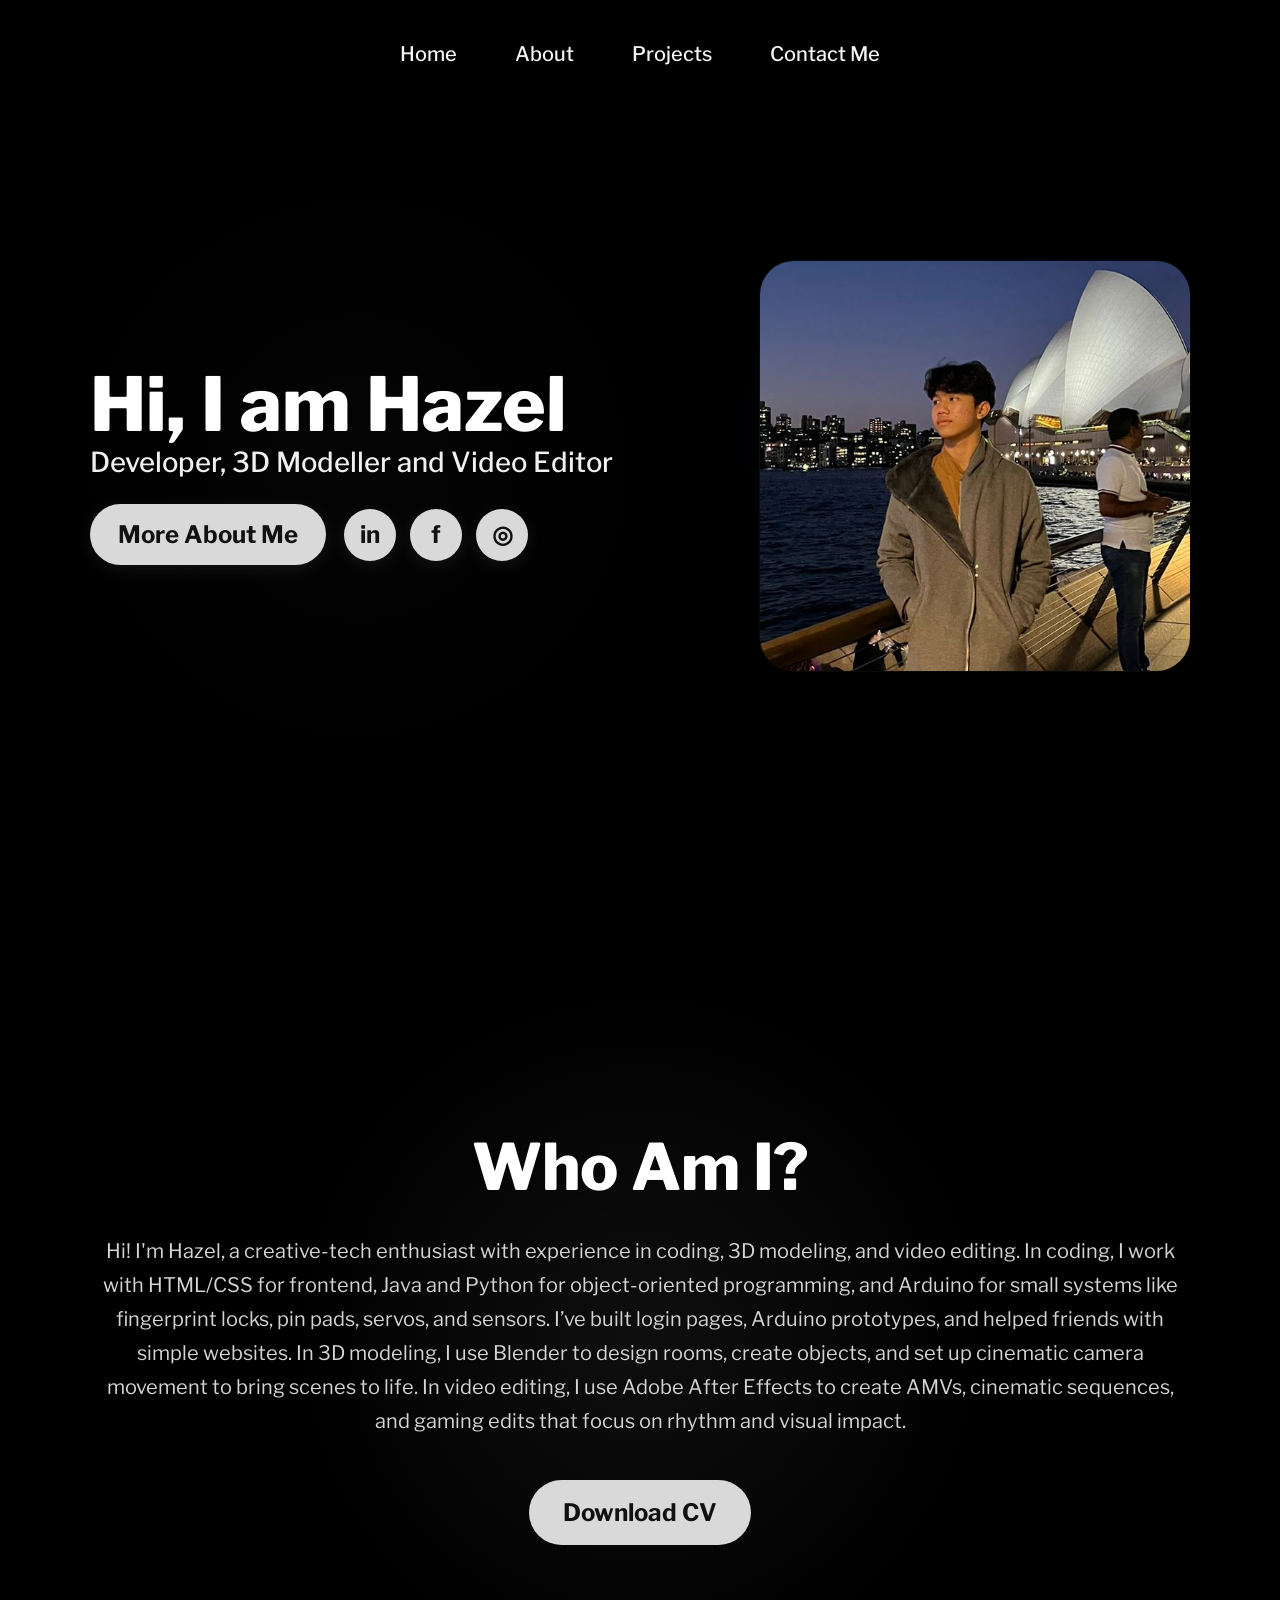
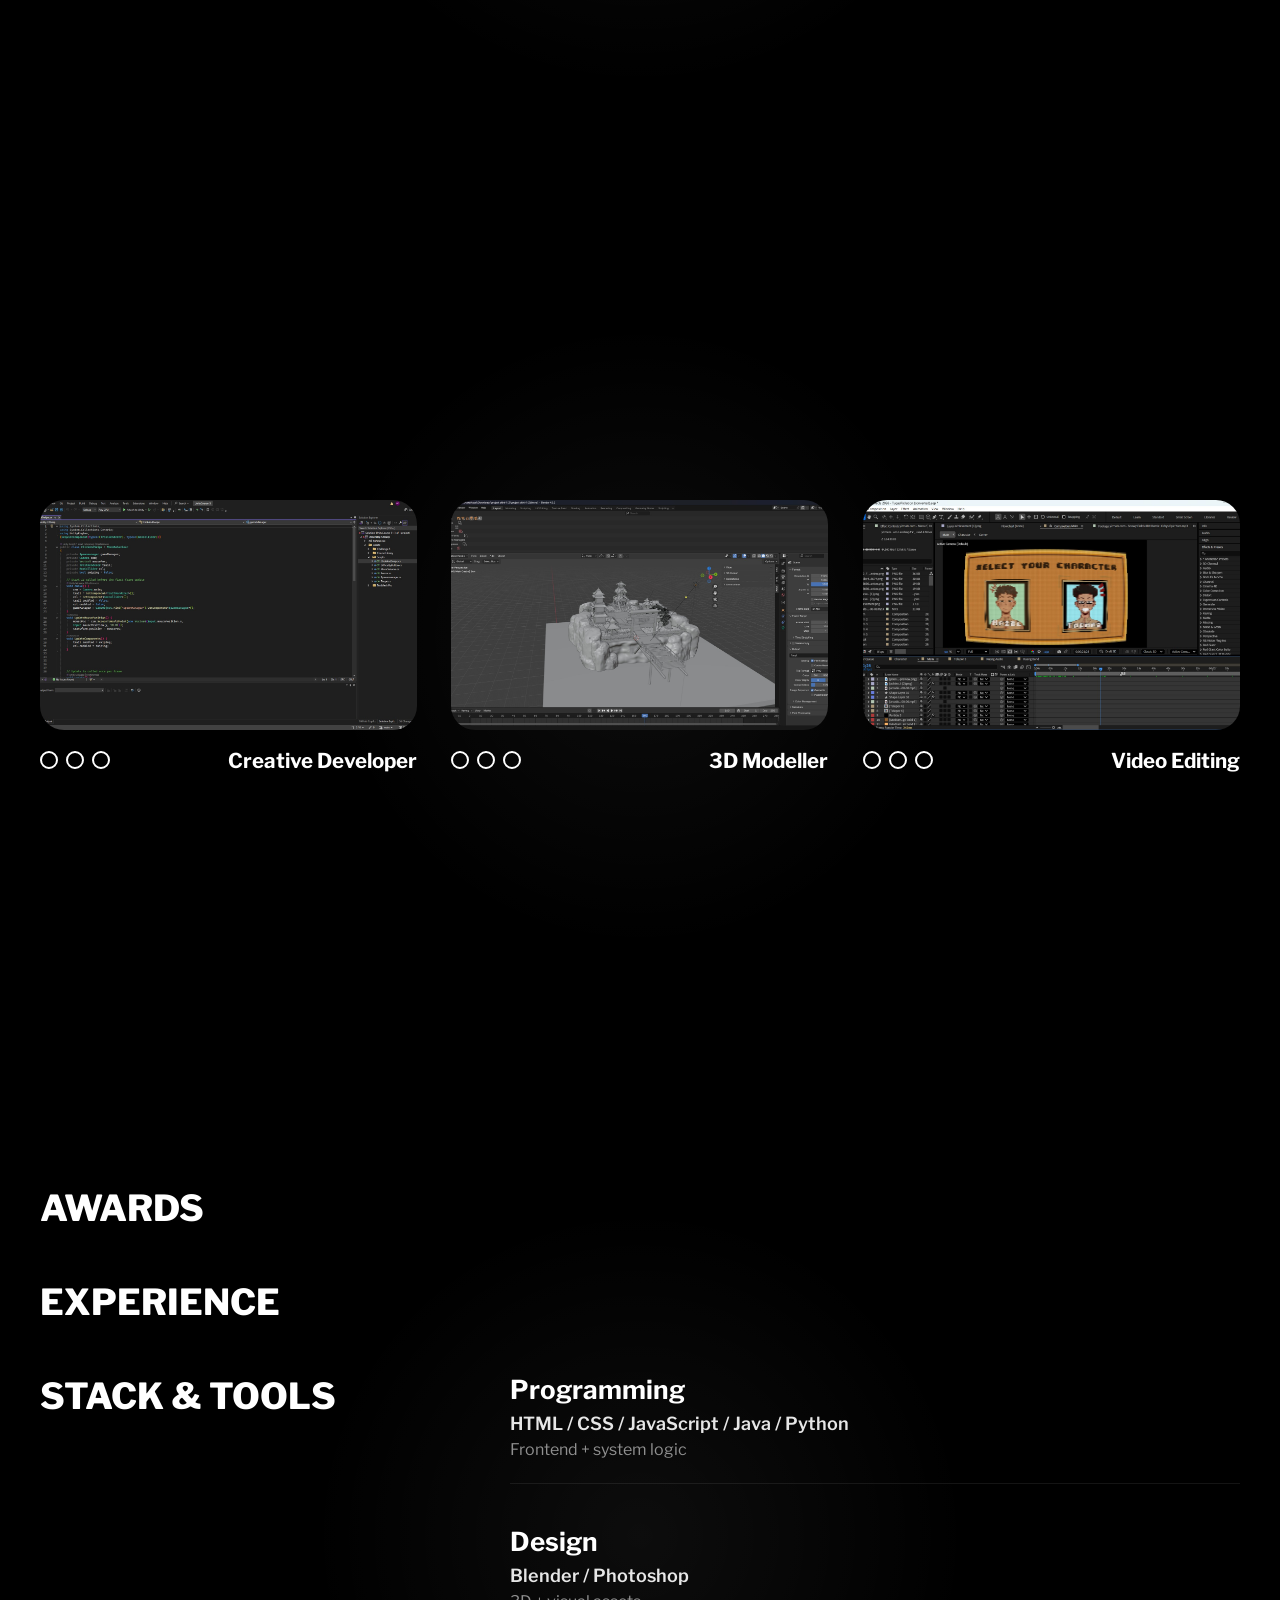
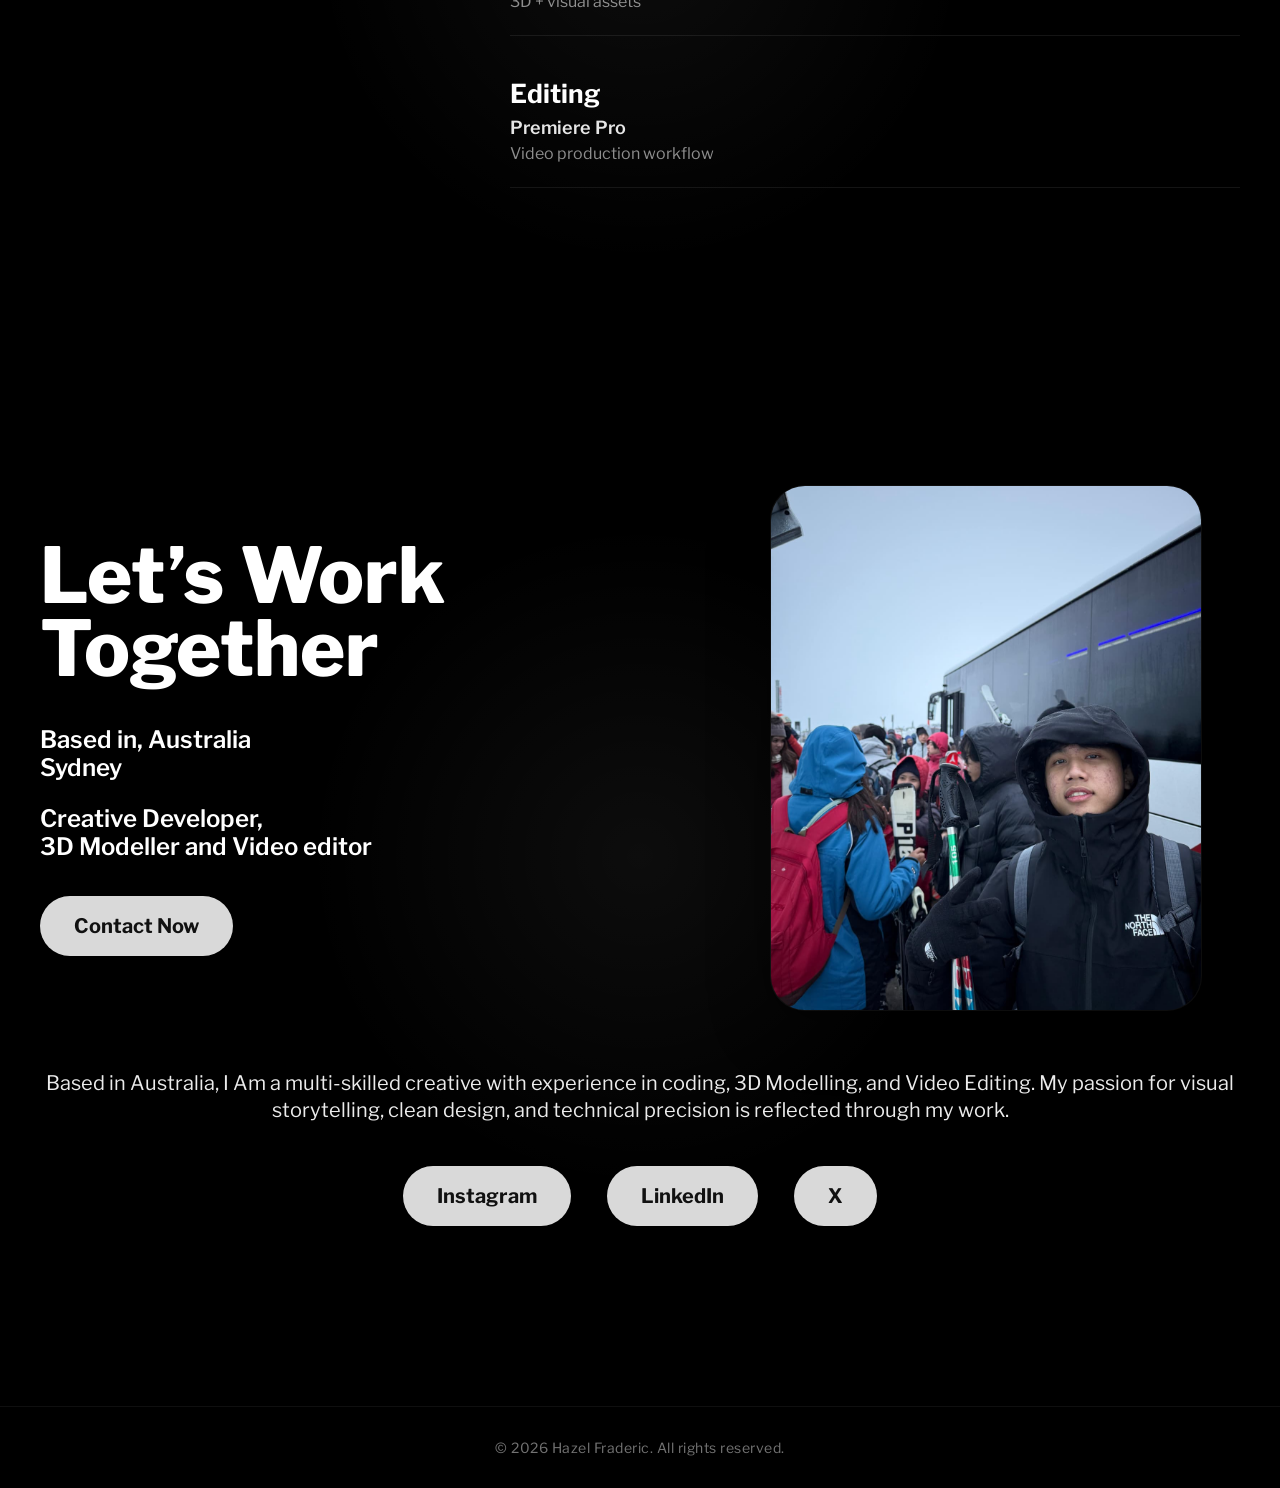
==== commit 6e566421: "first commit" ====
--- a/index.html
+++ b/index.html
@@ -77,13 +77,6 @@
                 </h1>
 
                 <h2>Developer, 3D Modeller and Video Editor</h2>
-
-                <p>
-                    Lorem ipsum dolor sit amet, consectetur adipiscing elit,
-                    sed do eiusmod tempor incididunt ut labore et dolore
-                    magna aliqua.
-                </p>
-
                 <div class="hero-actions home-animate actions-anim reveal delay-3">
                     <a href="#about" class="btn">More About Me</a>
 
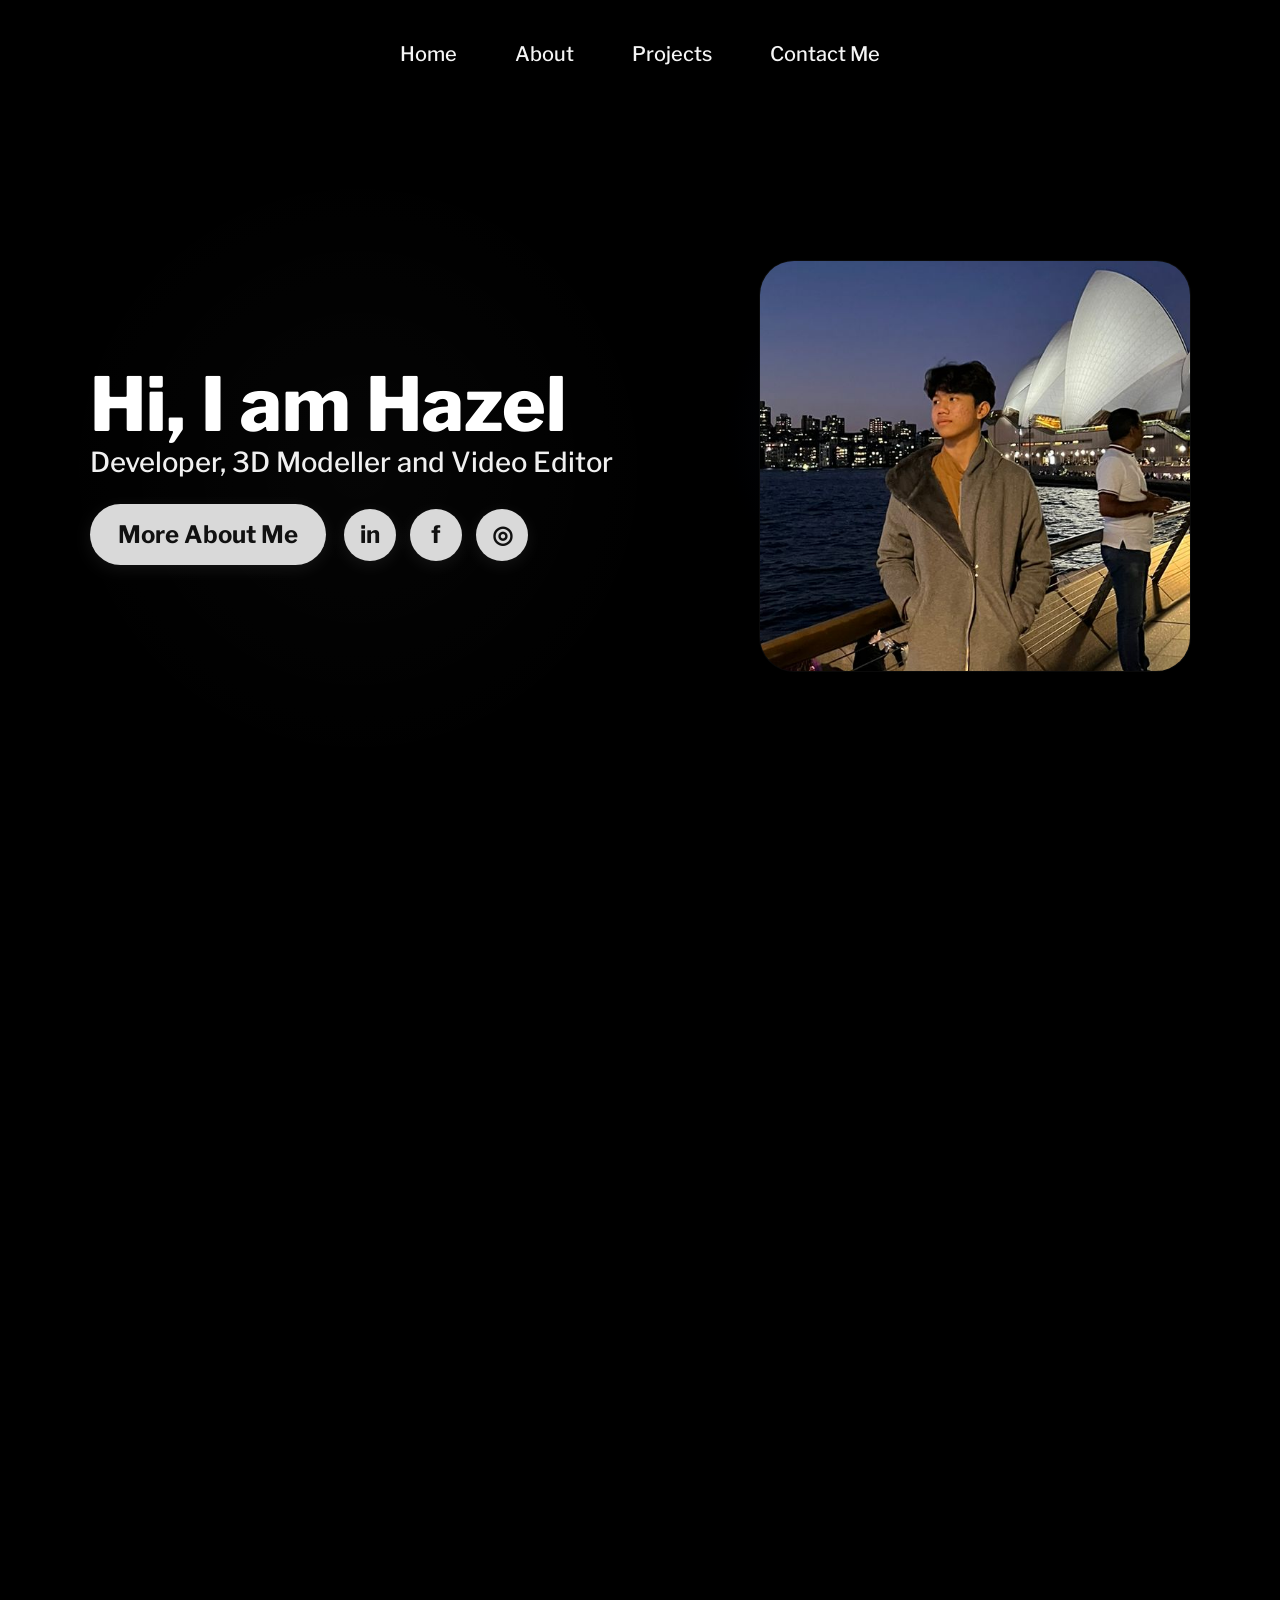
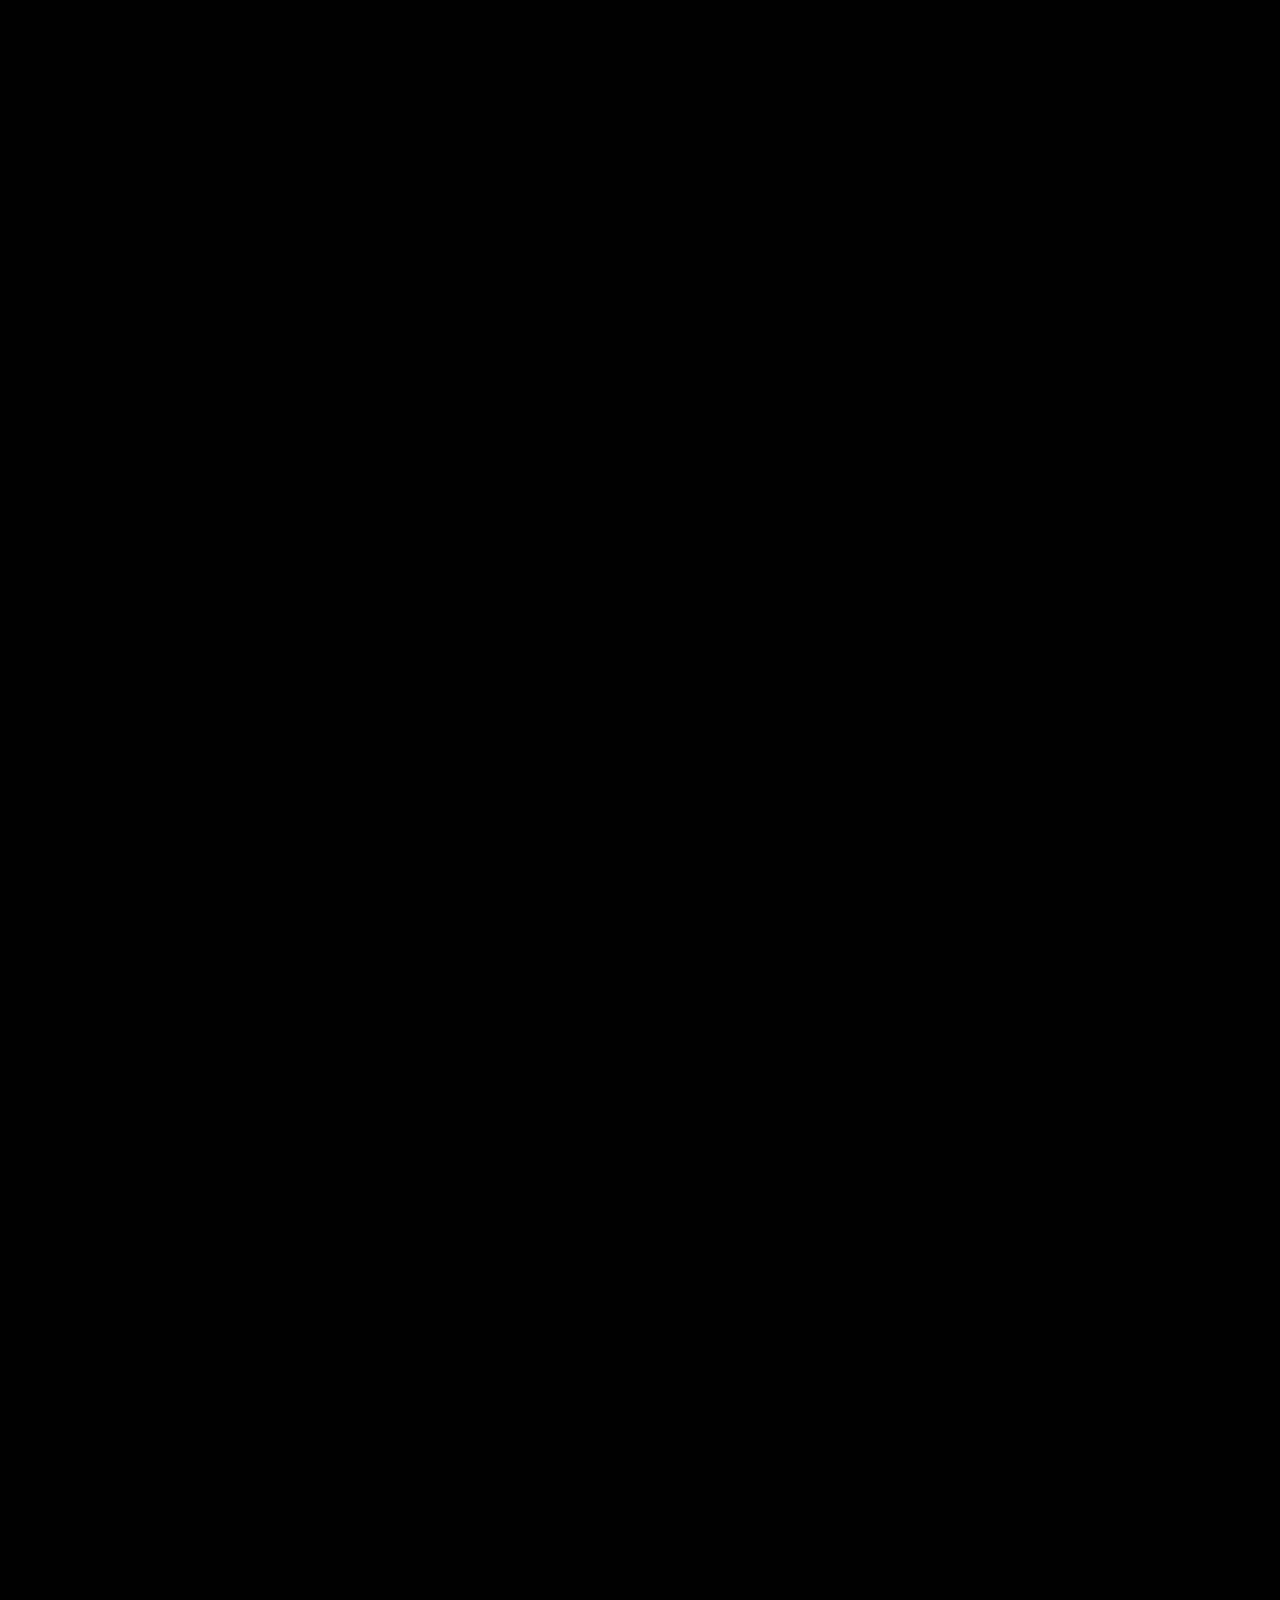
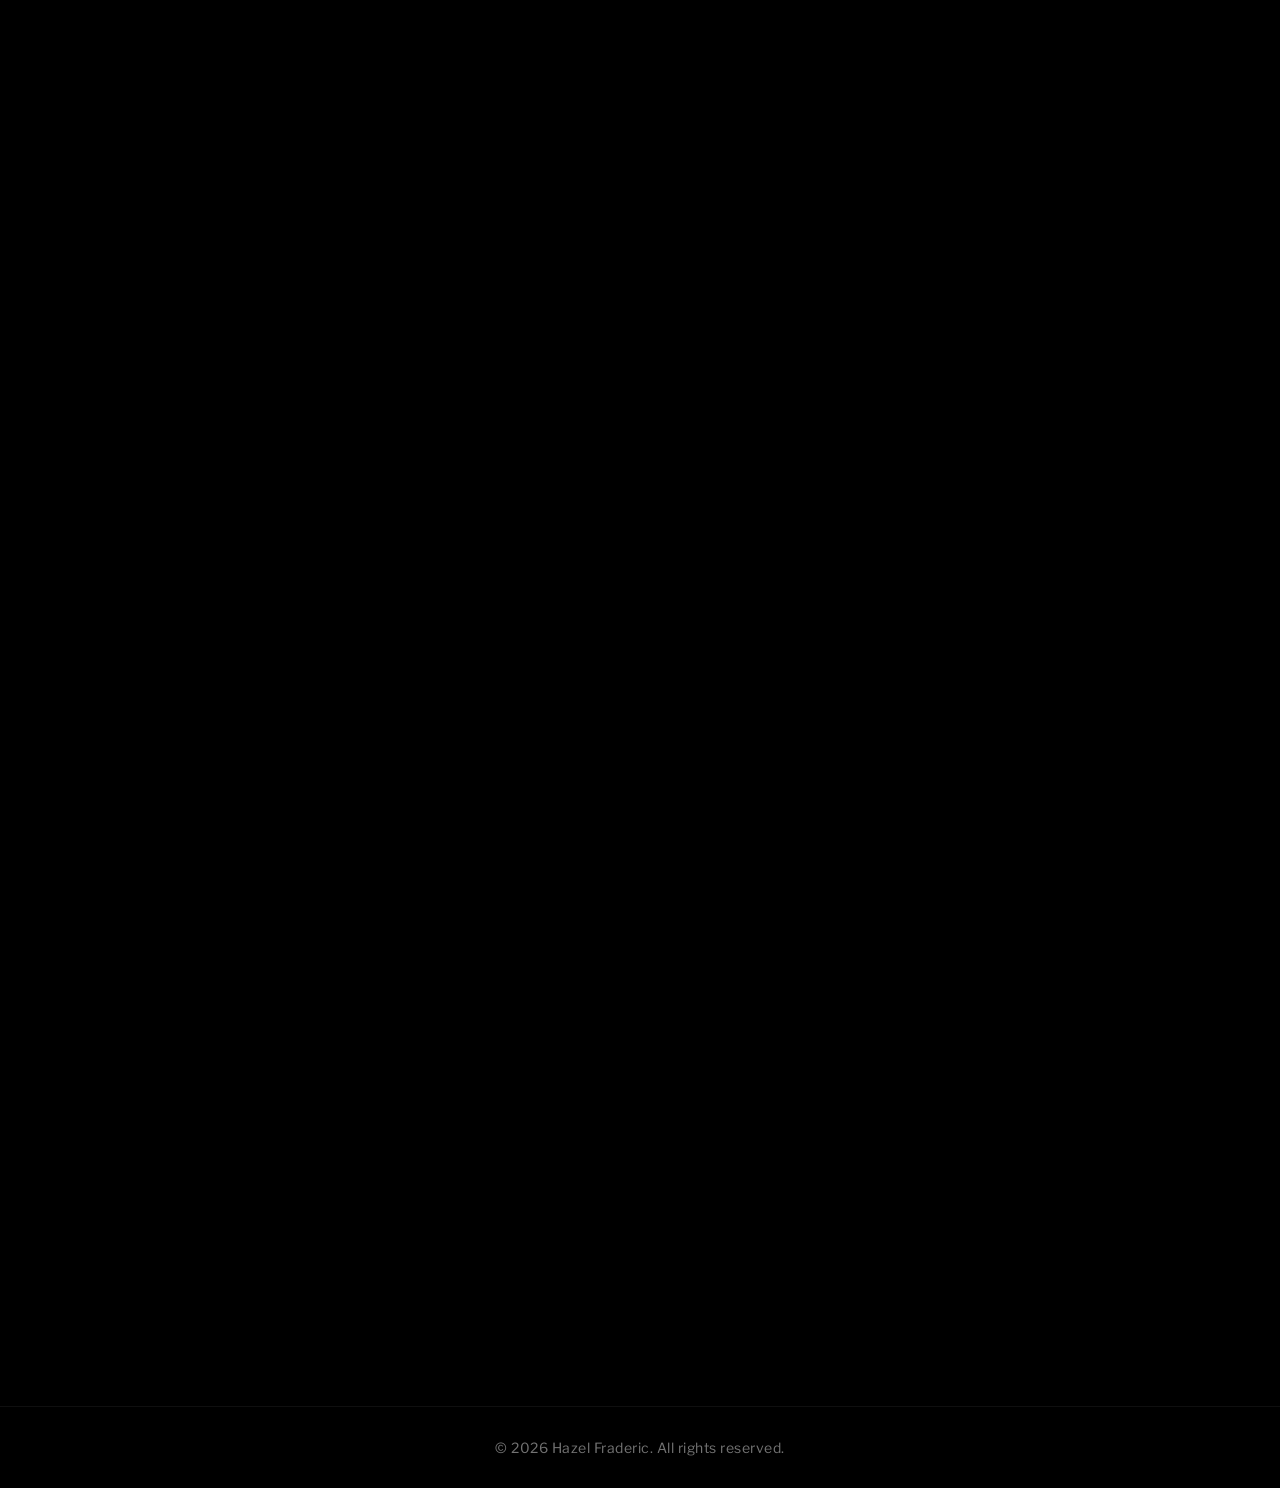
==== commit e430902c: "update portfolio" ====
--- a/index.html
+++ b/index.html
@@ -244,13 +244,13 @@
 
                     <div class="about-item">
                         <h3>Design</h3>
-                        <p>Blender / Photoshop</p>
+                        <p>Blender</p>
                         <span>3D + visual assets</span>
                     </div>
 
                     <div class="about-item">
                         <h3>Editing</h3>
-                        <p>Premiere Pro</p>
+                        <p>After effect</p>
                         <span>Video production workflow</span>
                     </div>
                 </div>
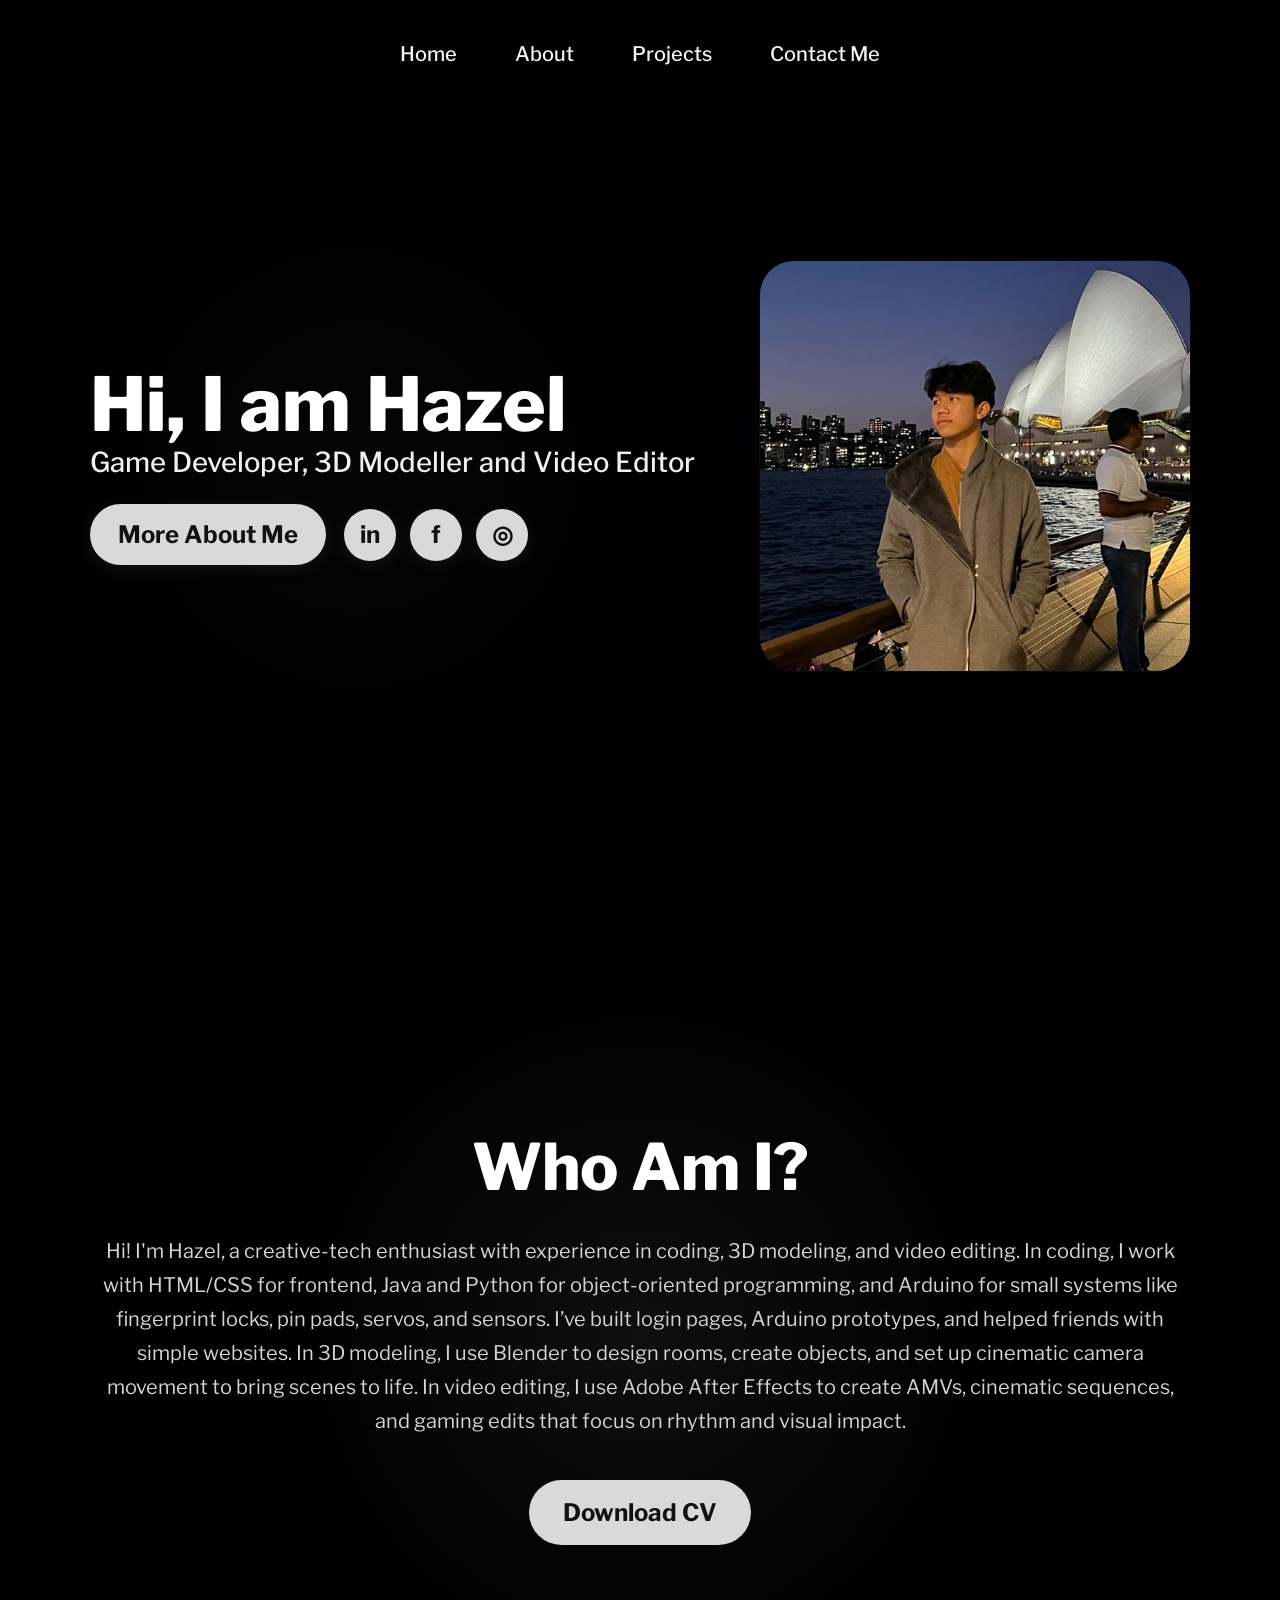
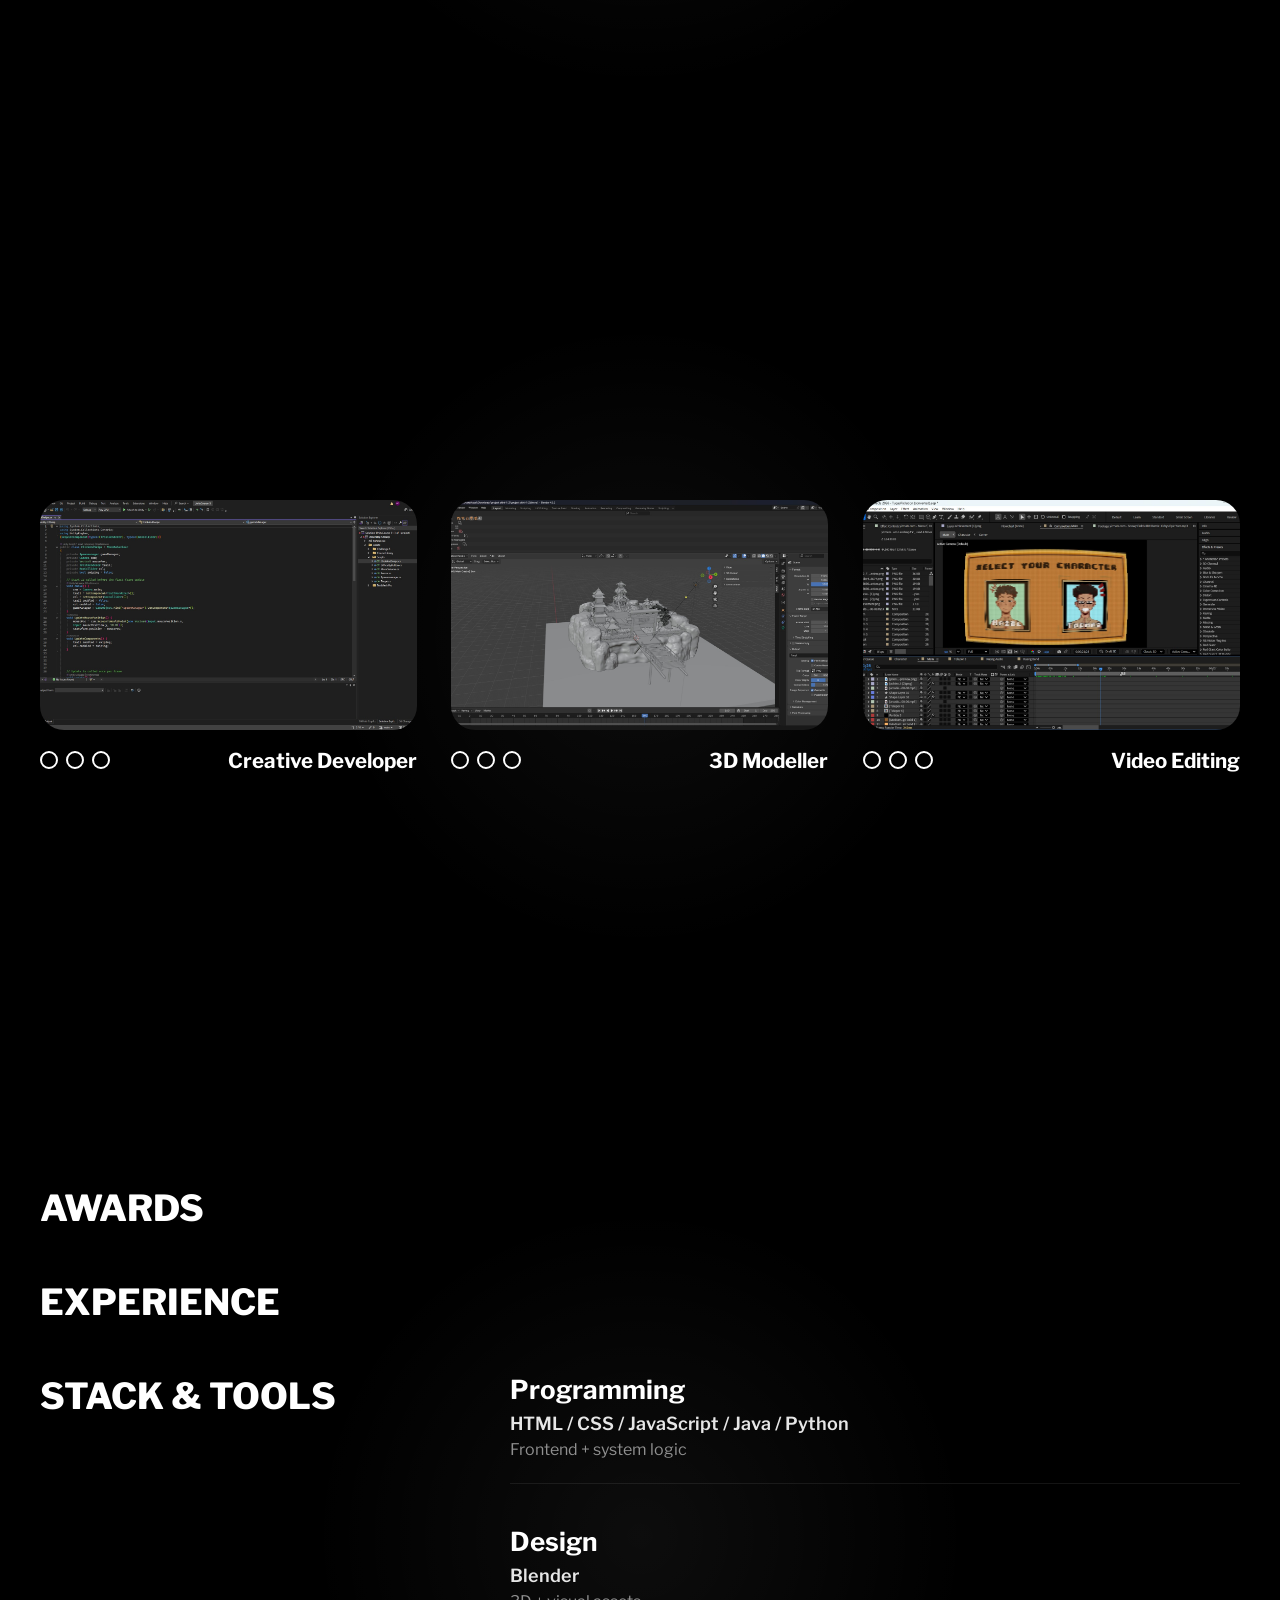
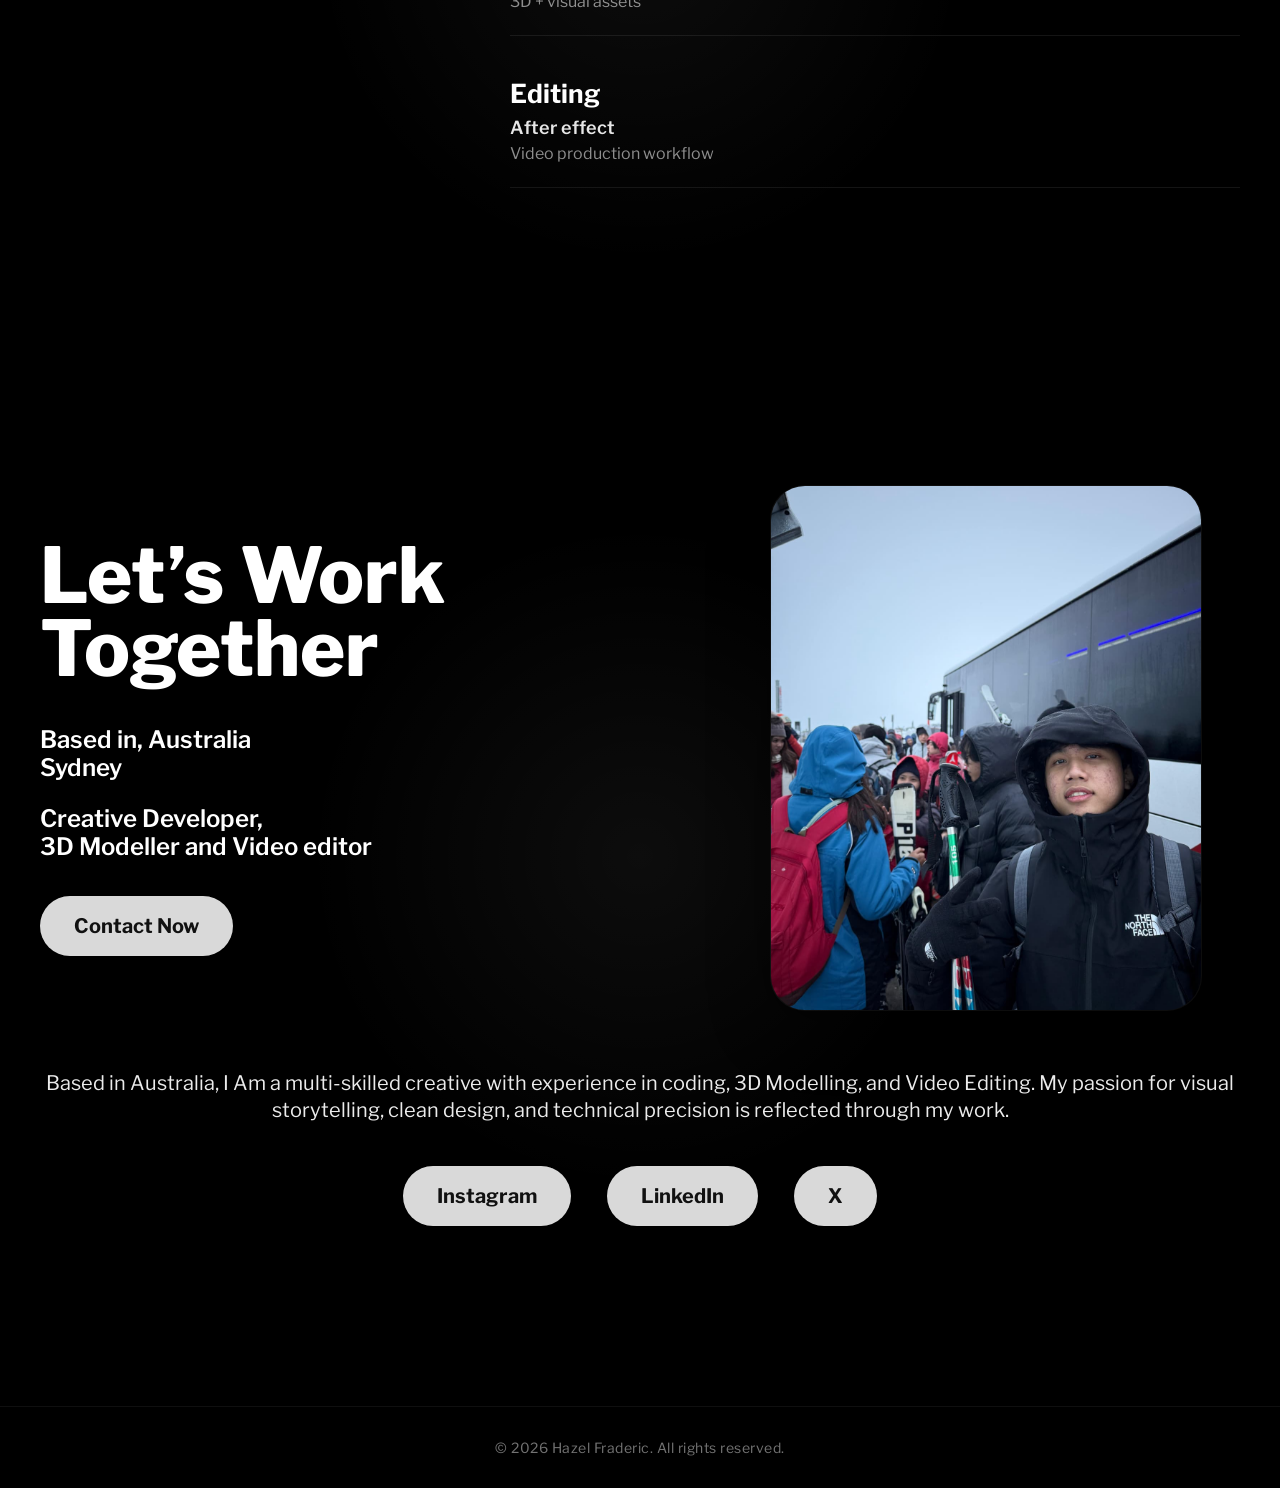
==== commit 3da12cfe: "update" ====
--- a/index.html
+++ b/index.html
@@ -76,7 +76,7 @@
                     <span class="hero-name">Hazel</span>
                 </h1>
 
-                <h2>Developer, 3D Modeller and Video Editor</h2>
+                <h2>Game Developer, 3D Modeller and Video Editor</h2>
                 <div class="hero-actions home-animate actions-anim reveal delay-3">
                     <a href="#about" class="btn">More About Me</a>
 
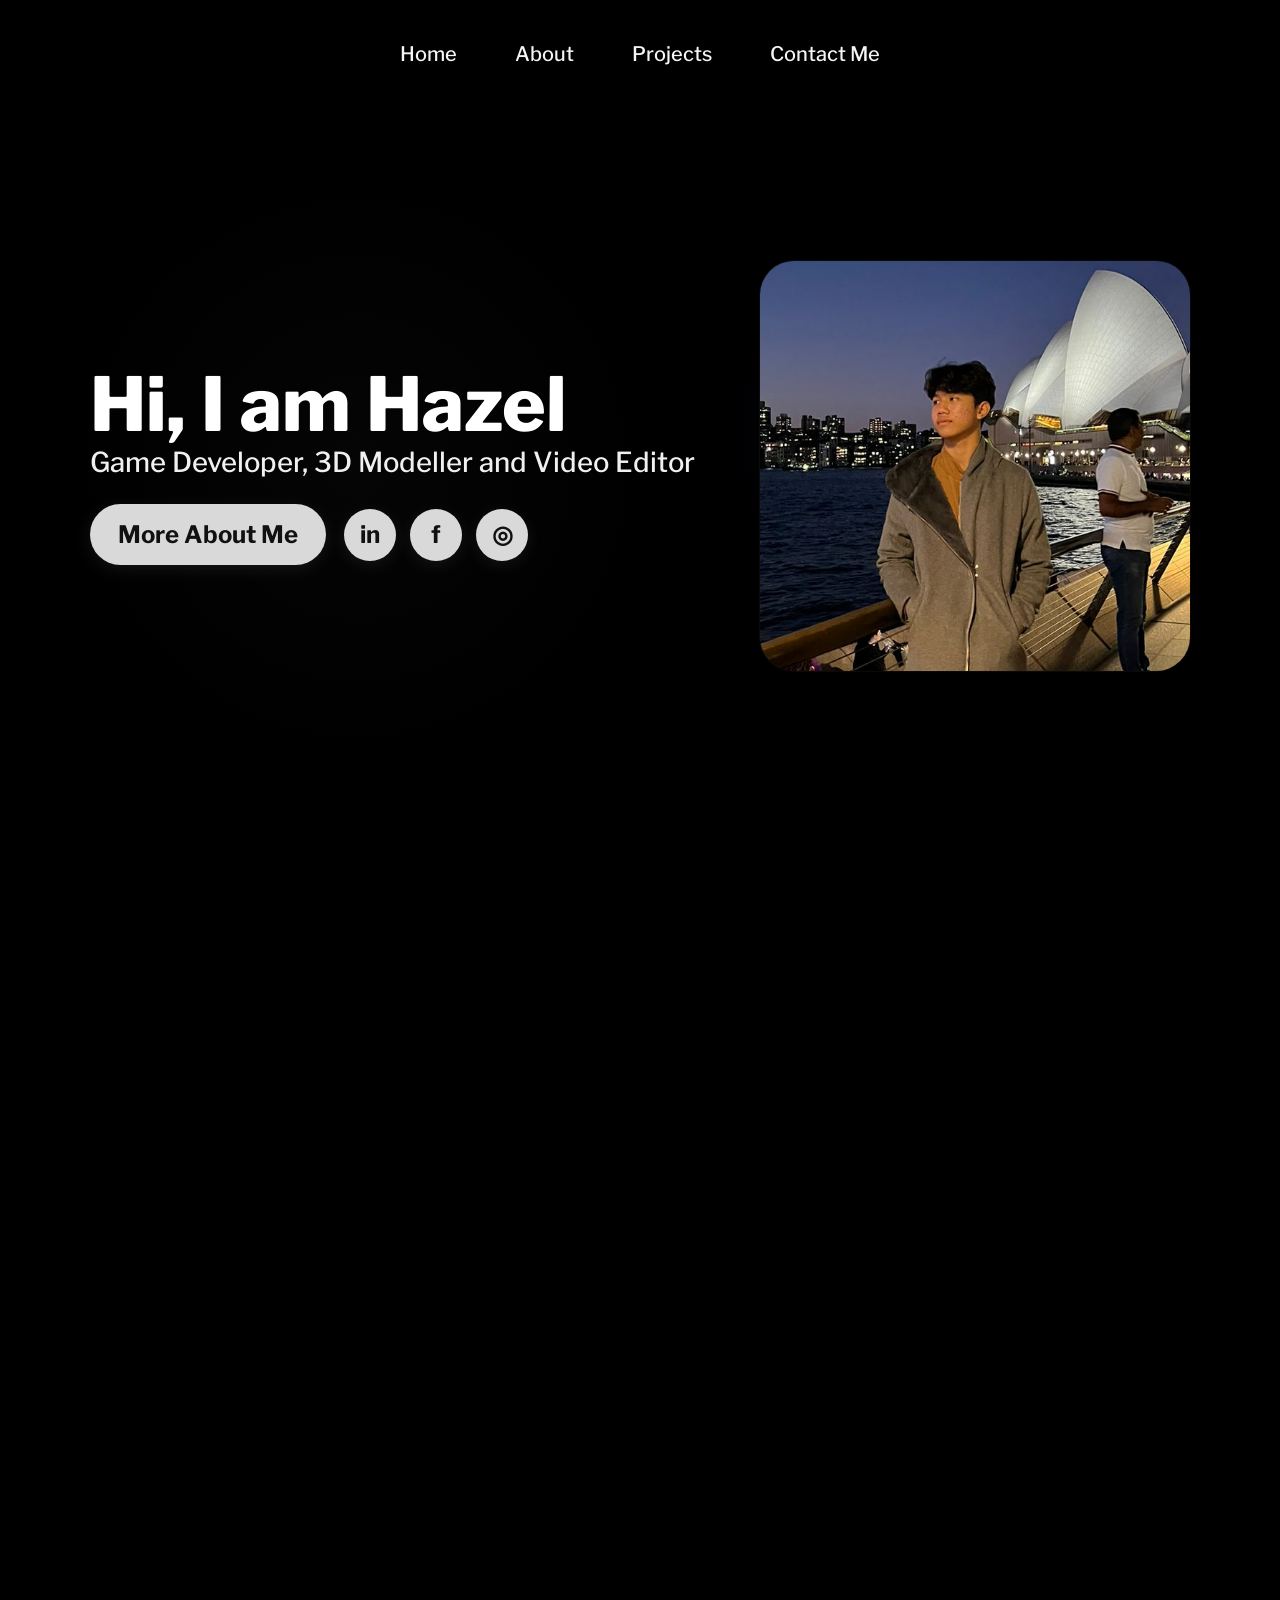
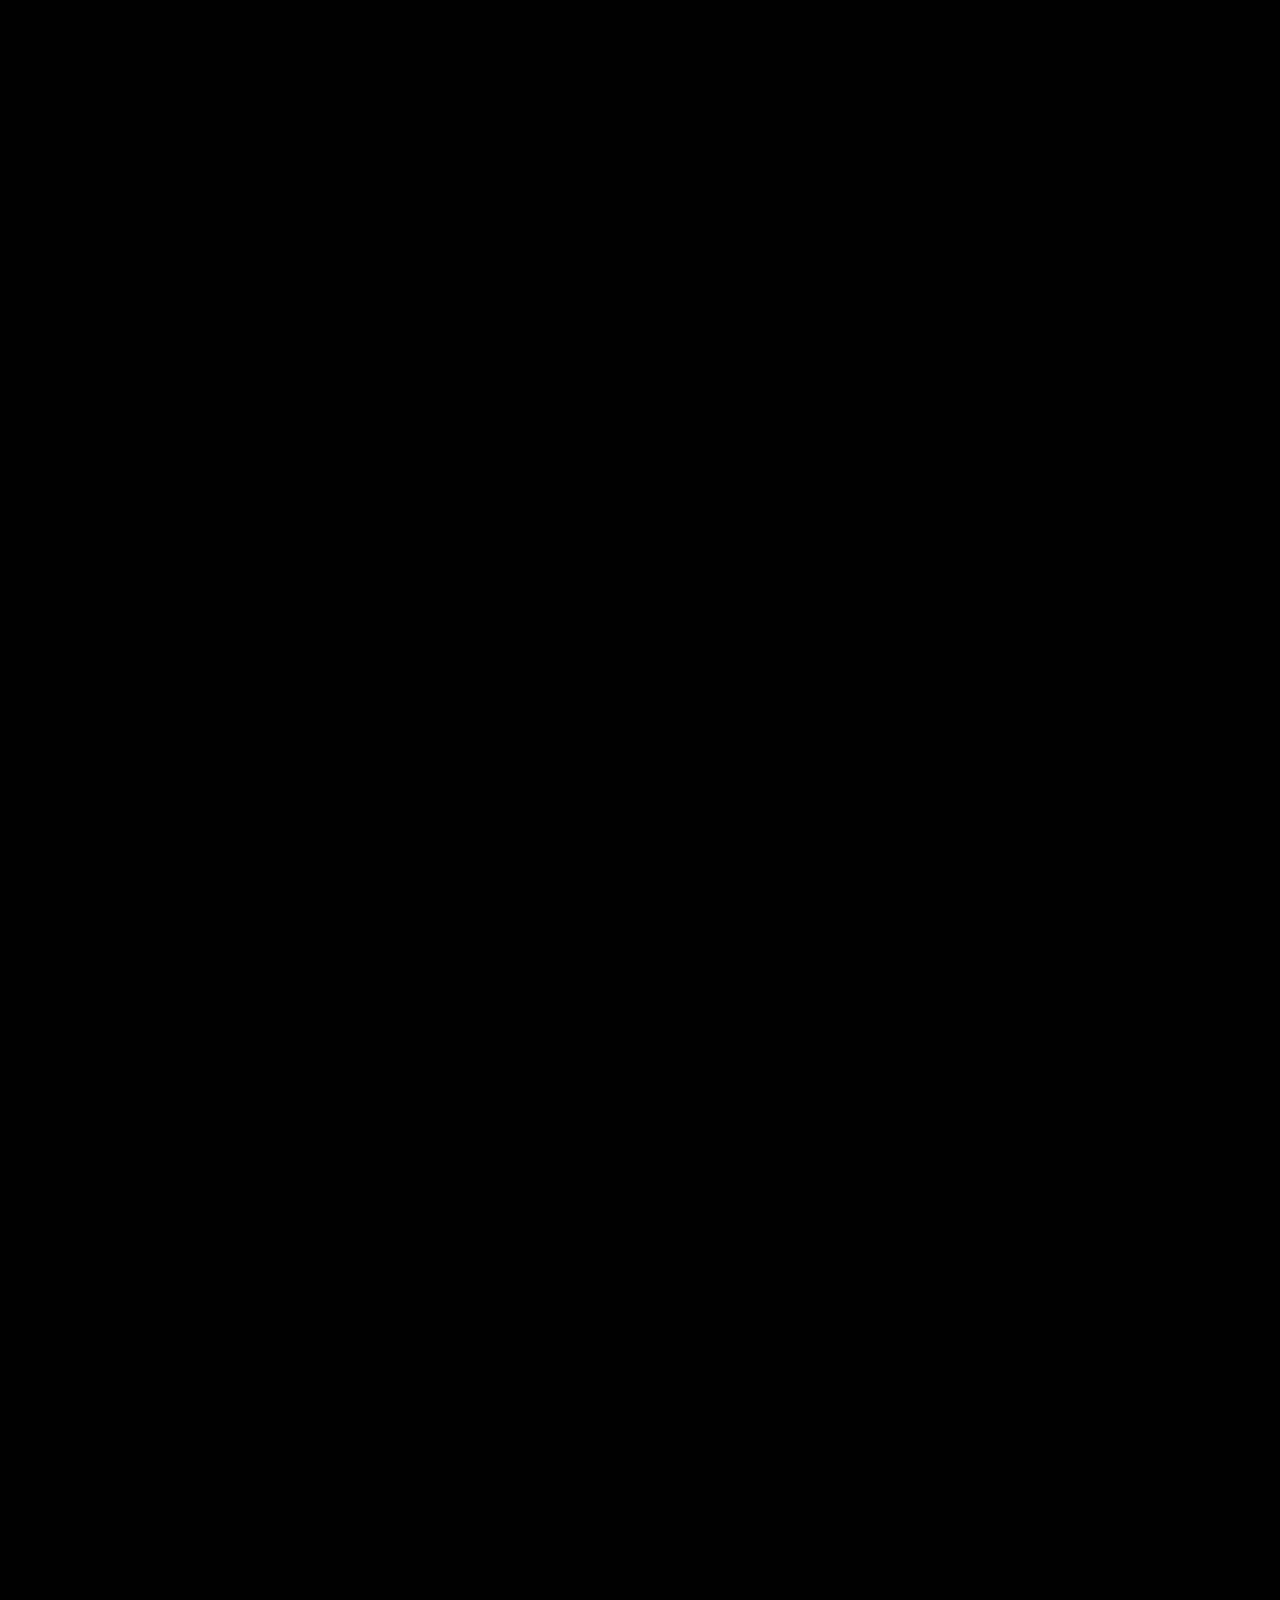
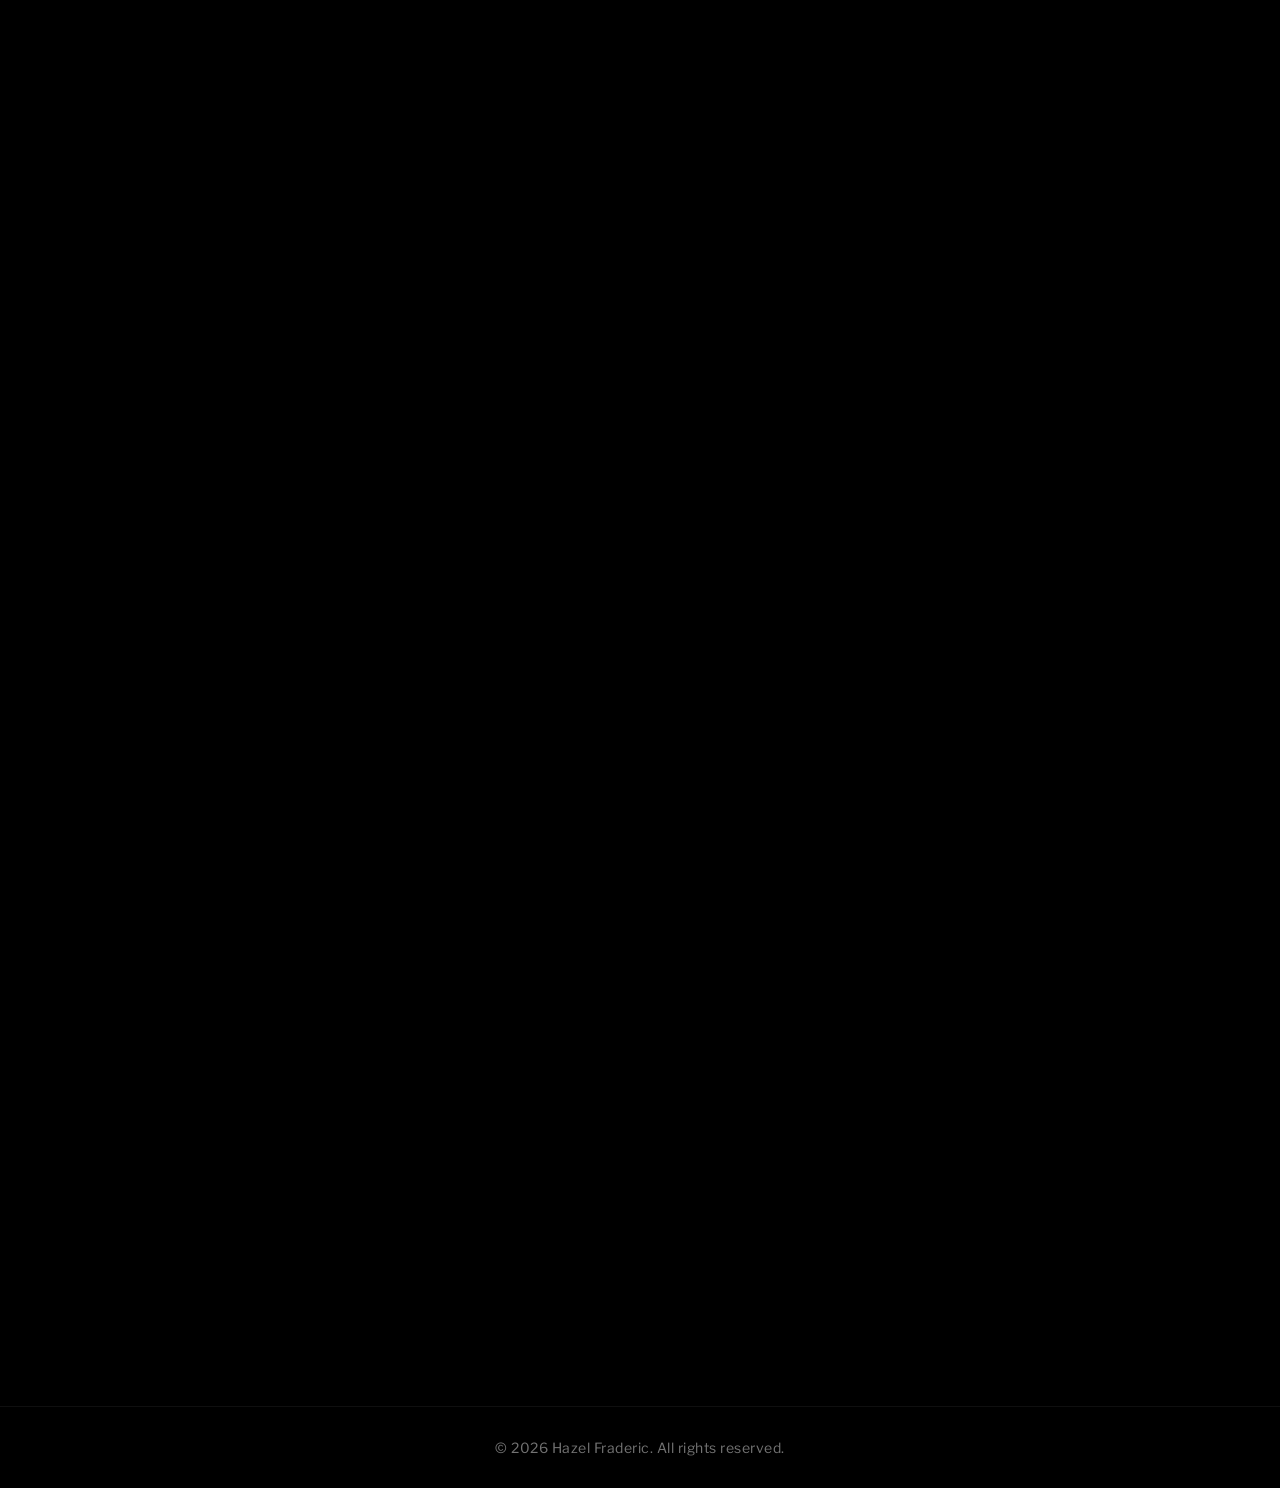
==== commit 662bd268: "update" ====
--- a/index.html
+++ b/index.html
@@ -102,13 +102,27 @@
                 <h2 class="reveal delay-2">Who Am I?</h2>
 
                 <p class="reveal delay-3">
-                    Hi! I'm Hazel, a creative-tech enthusiast with experience in coding, 3D modeling, and video editing.
-                    In coding, I work with HTML/CSS for frontend, Java and Python for object-oriented programming,
-                    and Arduino for small systems like fingerprint locks, pin pads, servos, and sensors.
-                    I’ve built login pages, Arduino prototypes, and helped friends with simple websites.
-                    In 3D modeling, I use Blender to design rooms, create objects, and set up cinematic camera movement
-                    to bring scenes to life. In video editing, I use Adobe After Effects to create AMVs,
-                    cinematic sequences, and gaming edits that focus on rhythm and visual impact.
+                    Hi! I'm Hazel, a <strong>creative-tech enthusiast</strong> focused on <strong>Unity game
+                        development</strong>, especially <strong>C# scripting</strong>
+                    for <strong>gameplay systems</strong>, <strong>player interaction</strong>, <strong>UI
+                        logic</strong>, <strong>character movement</strong>, <strong>animal mechanics</strong>, and
+                    <strong>gameplay mechanics</strong> through my <strong>personal animal-based story game</strong>. I
+                    also have experience with <strong>HTML/CSS</strong>
+                    for frontend, including building <strong>login pages</strong> and <strong>simple websites</strong>,
+                    <strong>Java</strong> and <strong>Python</strong> for
+                    <strong>object-oriented programming</strong>, and <strong>Arduino/ESP32 systems</strong>, including
+                    my main <strong>interactive keychain
+                        project</strong> using an <strong>ESP32-C3 Mini dev board</strong>, <strong>OLED I2C 0.96
+                        display</strong>, <strong>touch sensor</strong>, and <strong>lithium battery</strong>.
+                    I’ve also built Arduino prototypes such as <strong>fingerprint door locks</strong>, <strong>pin pad
+                        systems</strong>, <strong>servos</strong>, and
+                    <strong>sensor-based projects</strong>. In 3D modeling, I use <strong>Blender</strong> to create
+                    <strong>3D fantasy environments</strong> and <strong>fake
+                        ad/commercial-style scenes</strong>. In video editing, I use <strong>Adobe After
+                        Effects</strong> for <strong>UI motion animation</strong>, <strong>app
+                        prototype animation</strong>, <strong>motion graphics</strong>, <strong>promotional app
+                        videos</strong>, <strong>AMVs</strong>, <strong>cinematic sequences</strong>, and <strong>gaming
+                        edits</strong>.
                 </p>
 
                 <a href="Sources/Hazel_CV.pdf" class="about-btn reveal delay-4" download>Download CV</a>
